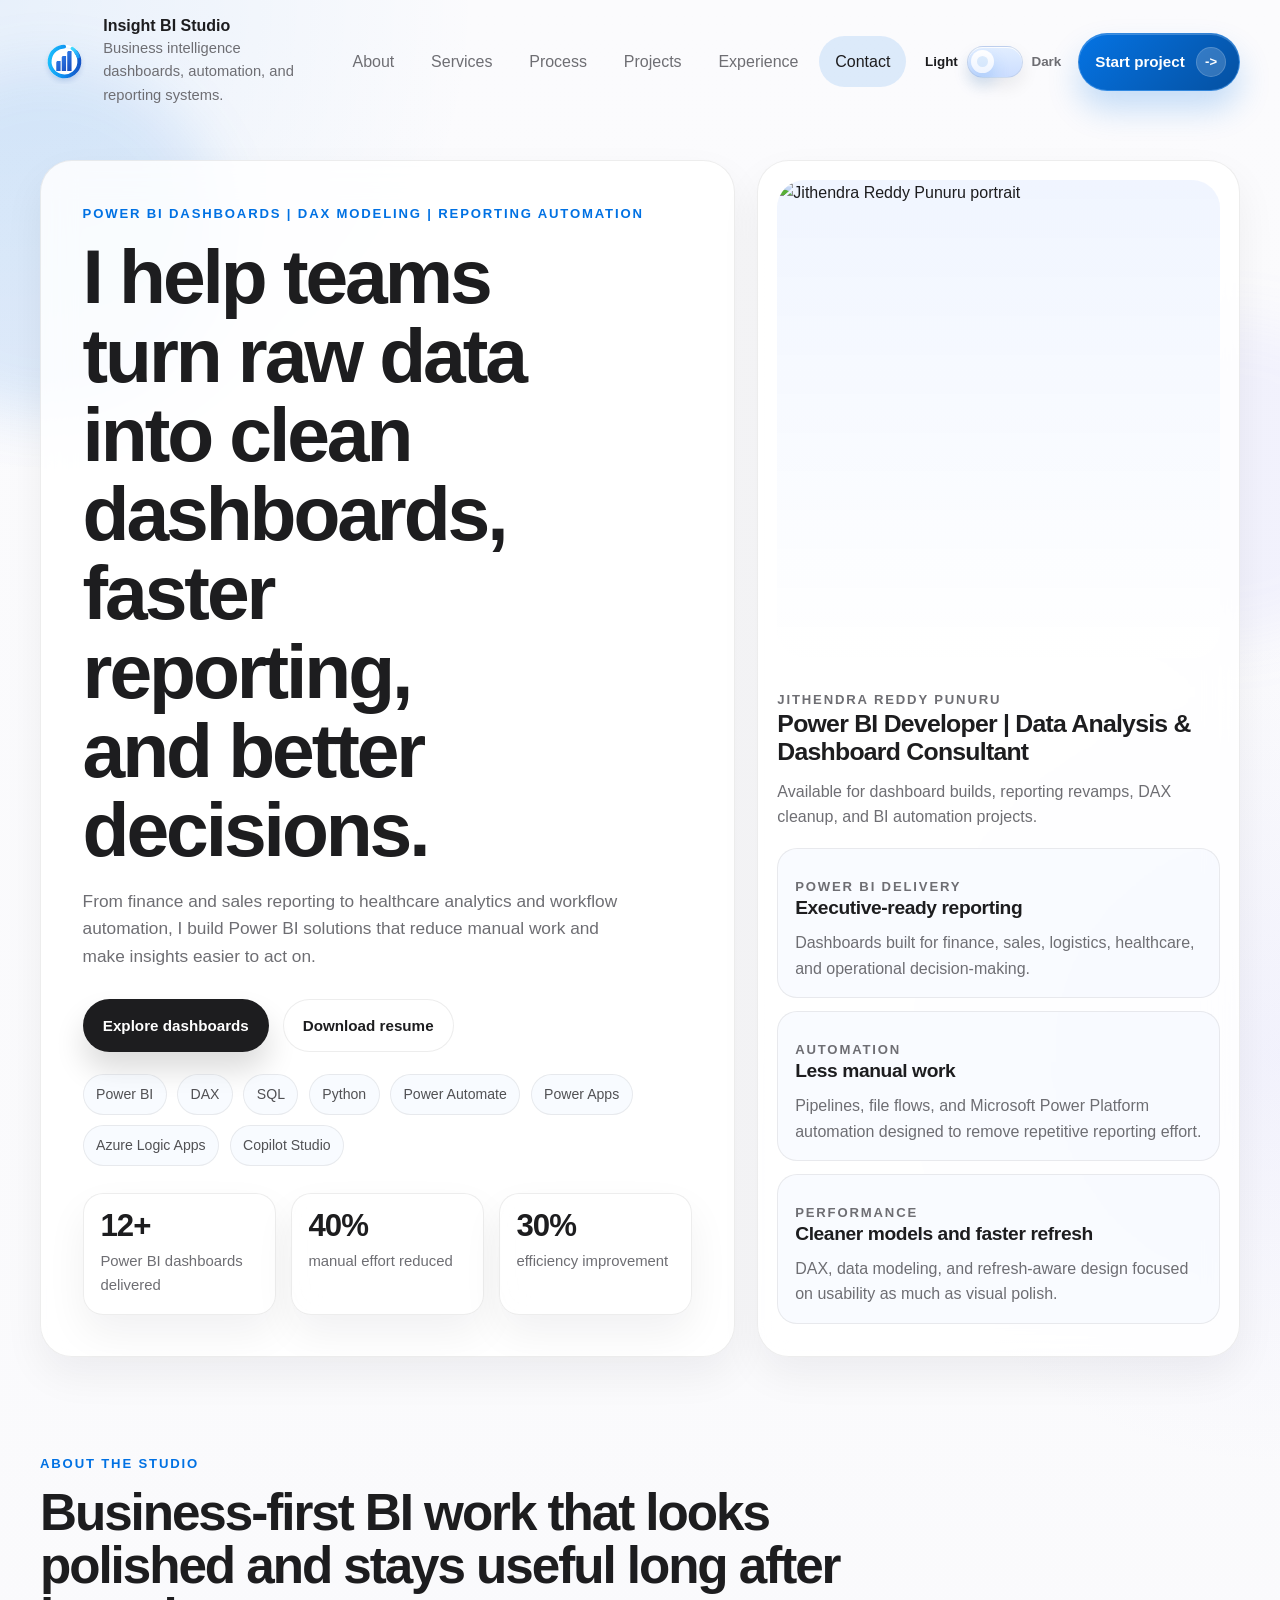
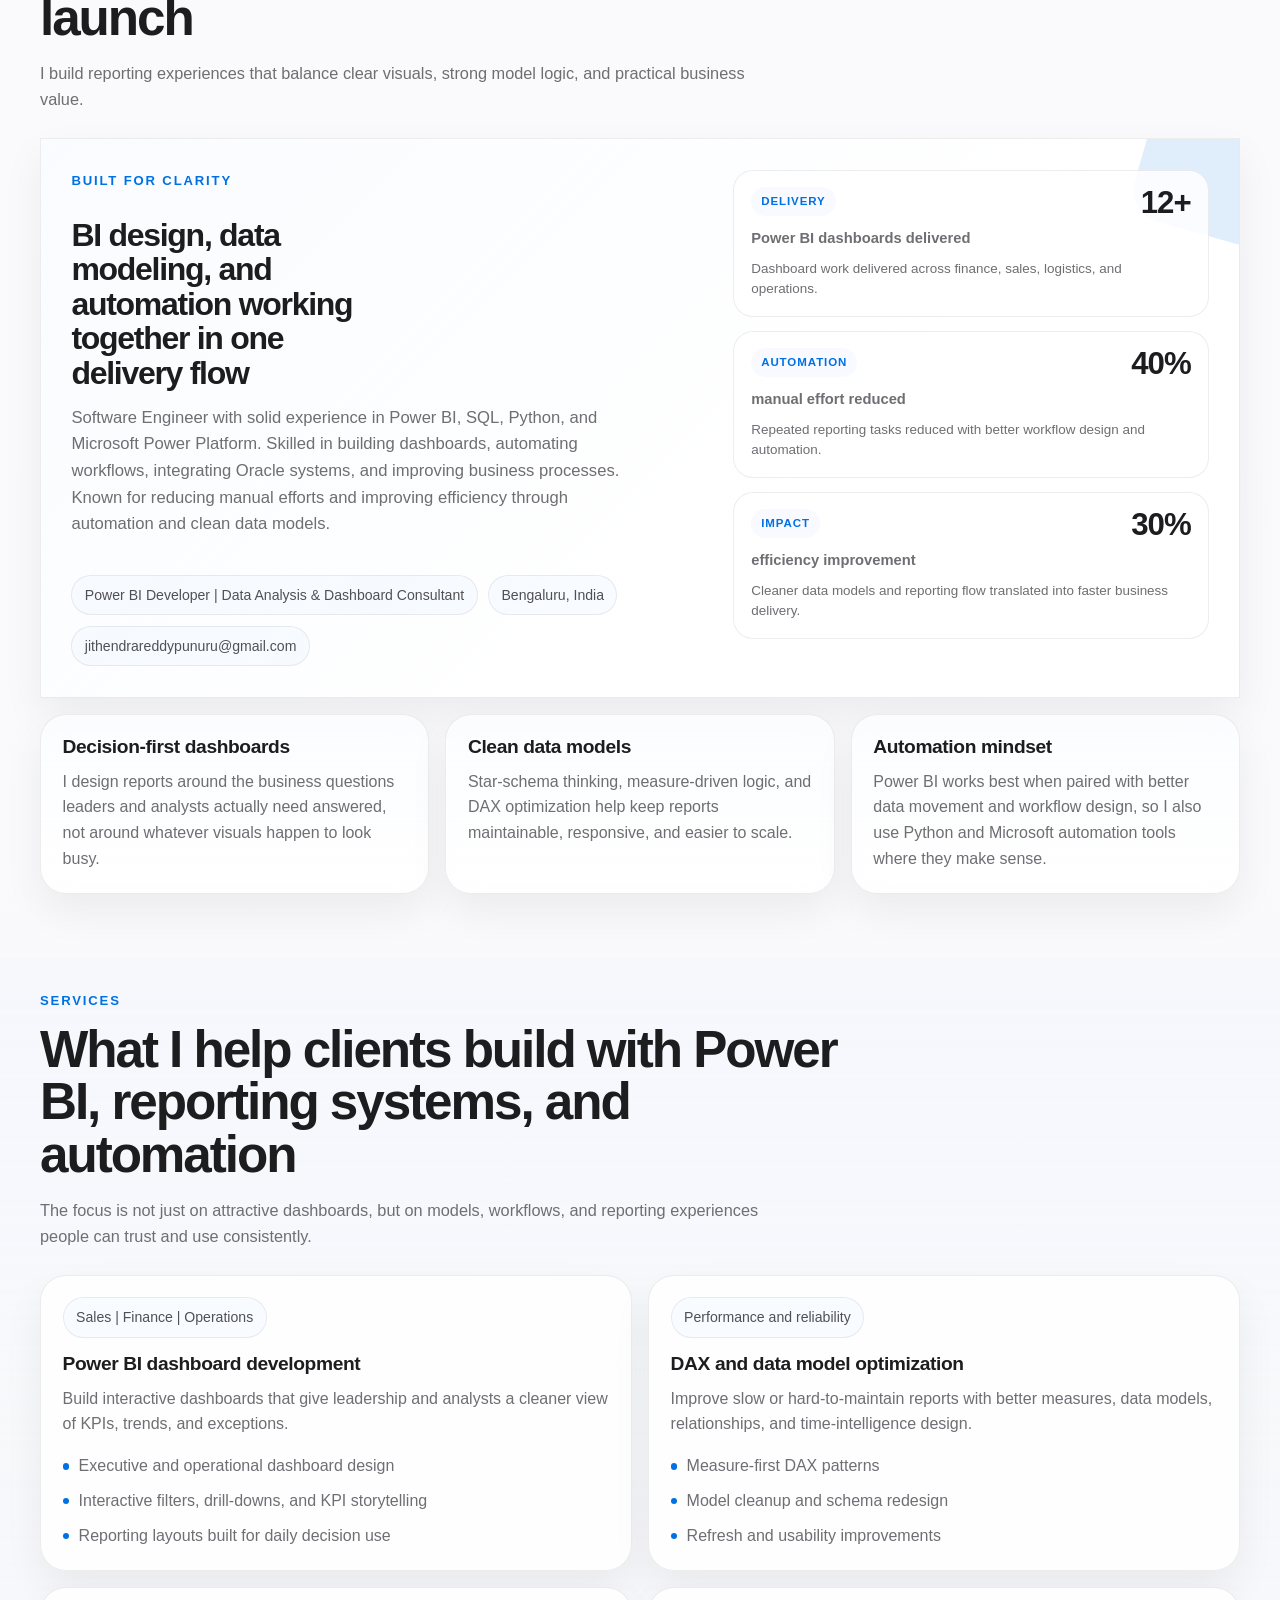
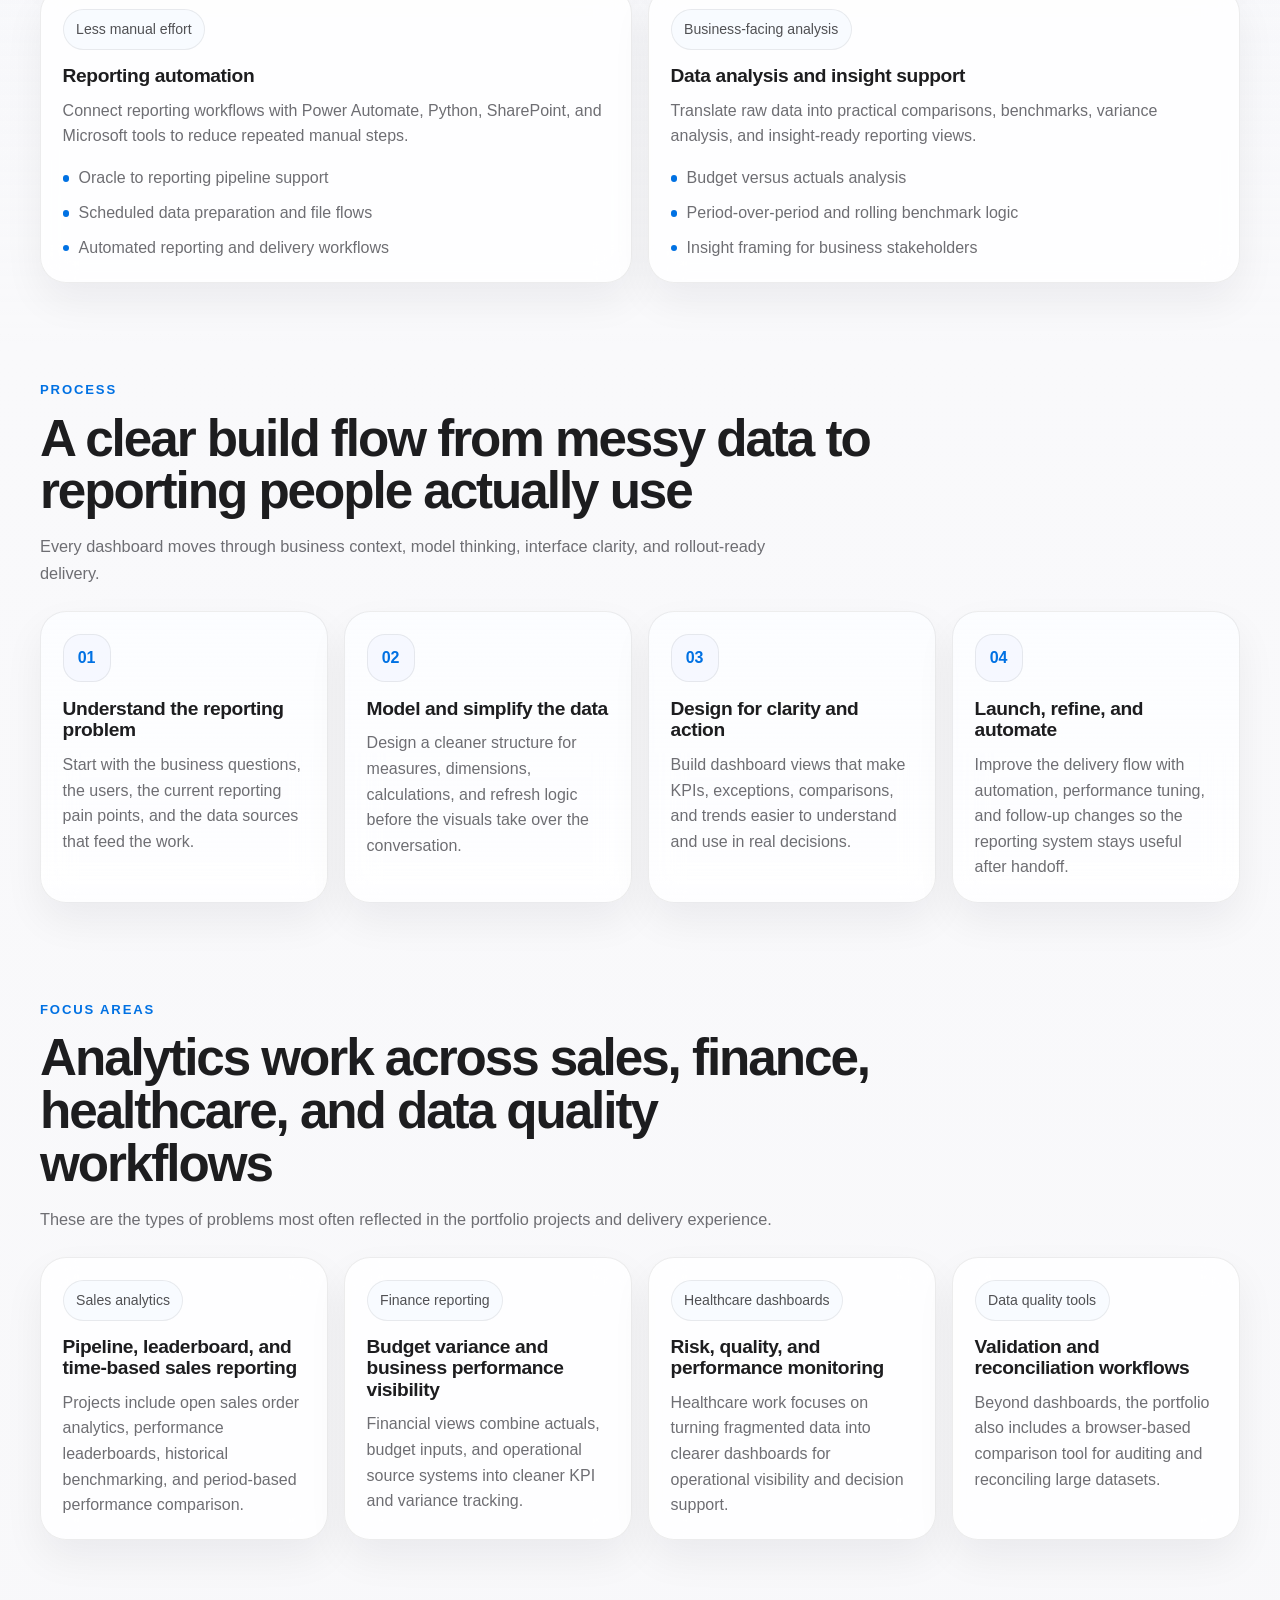
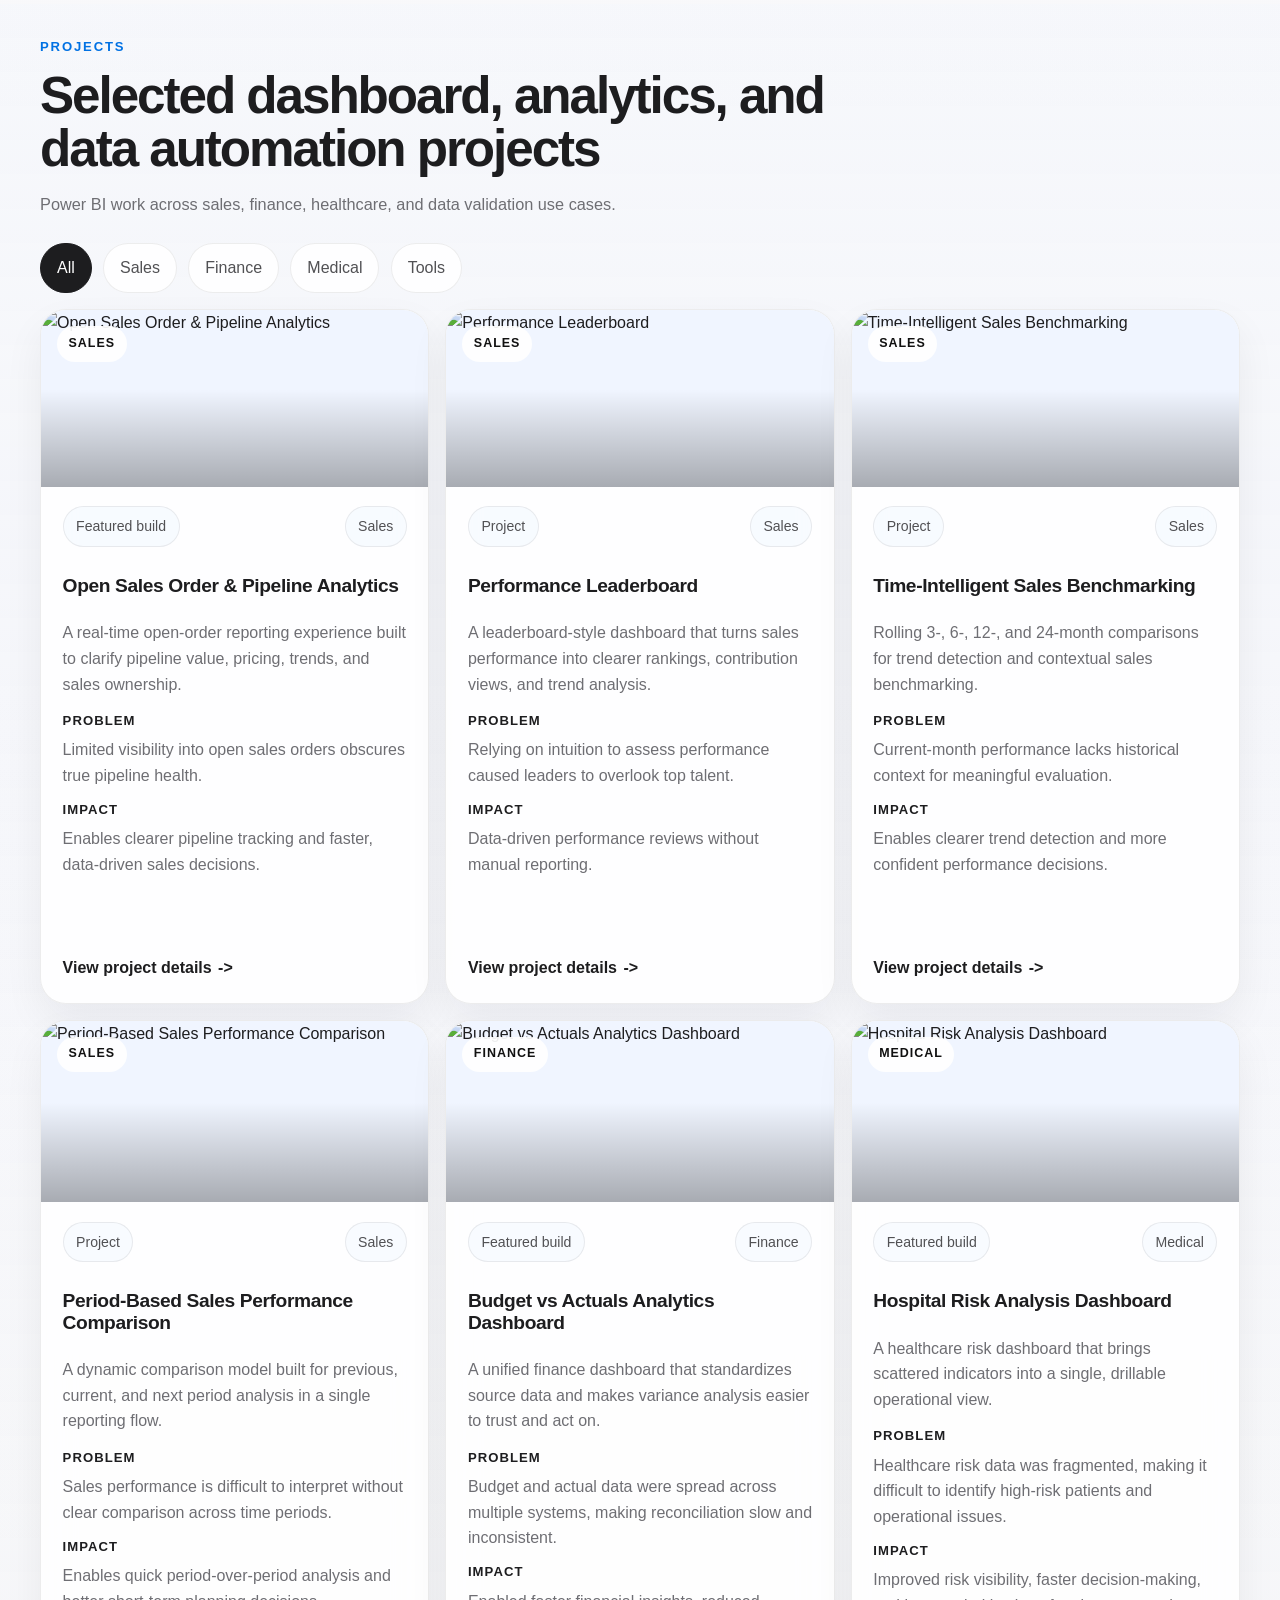
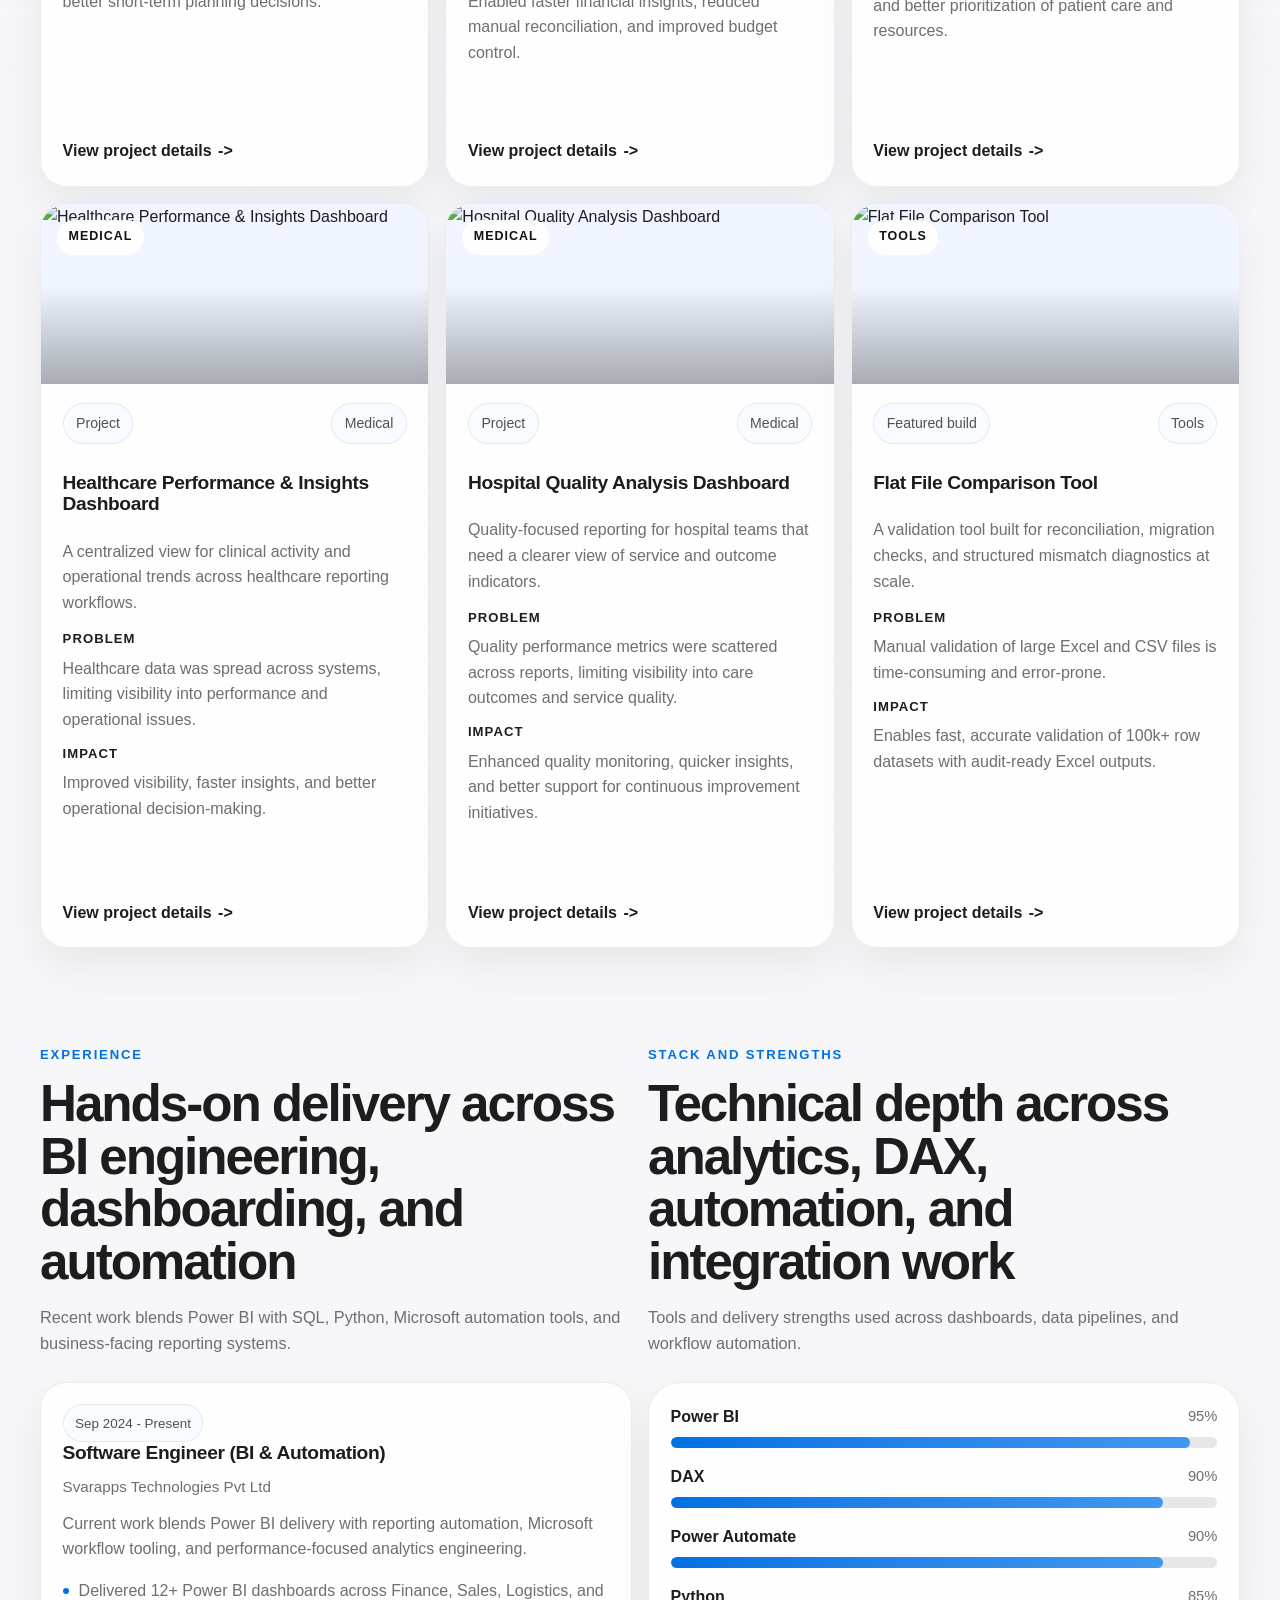
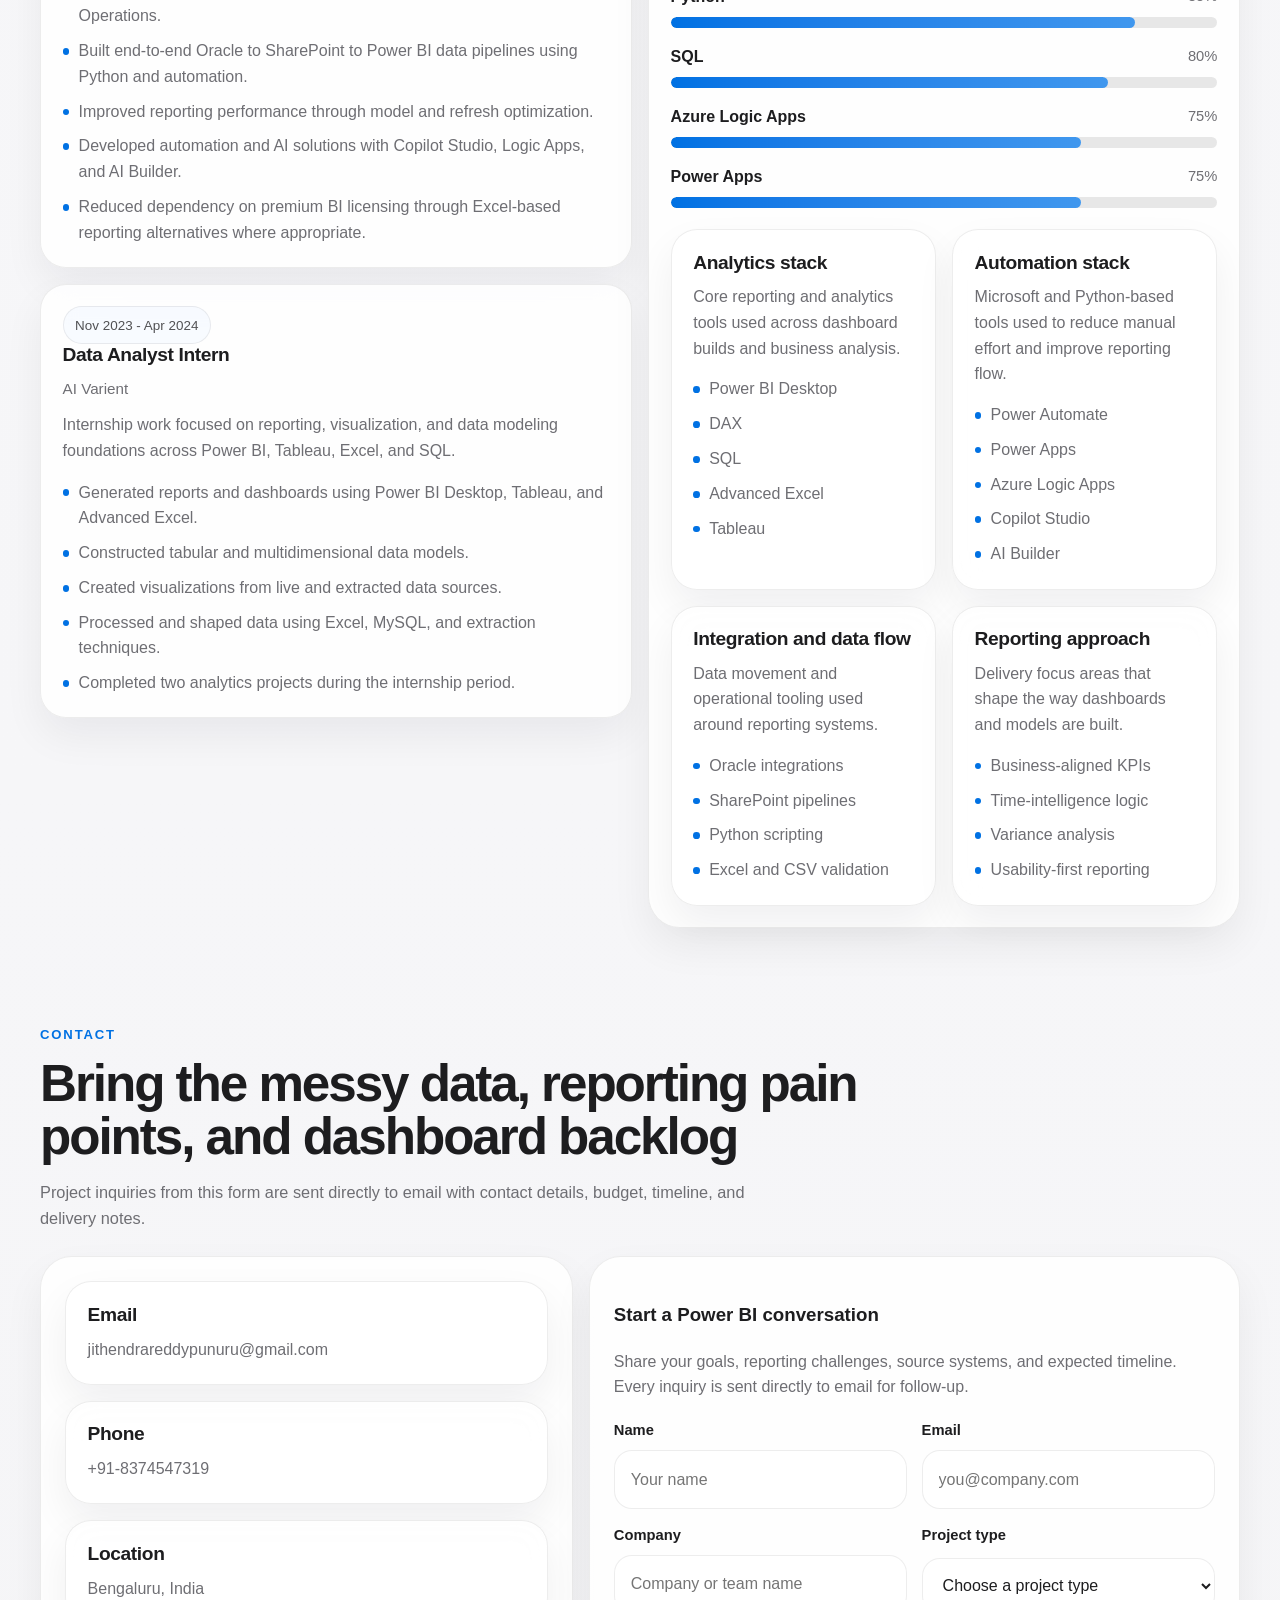
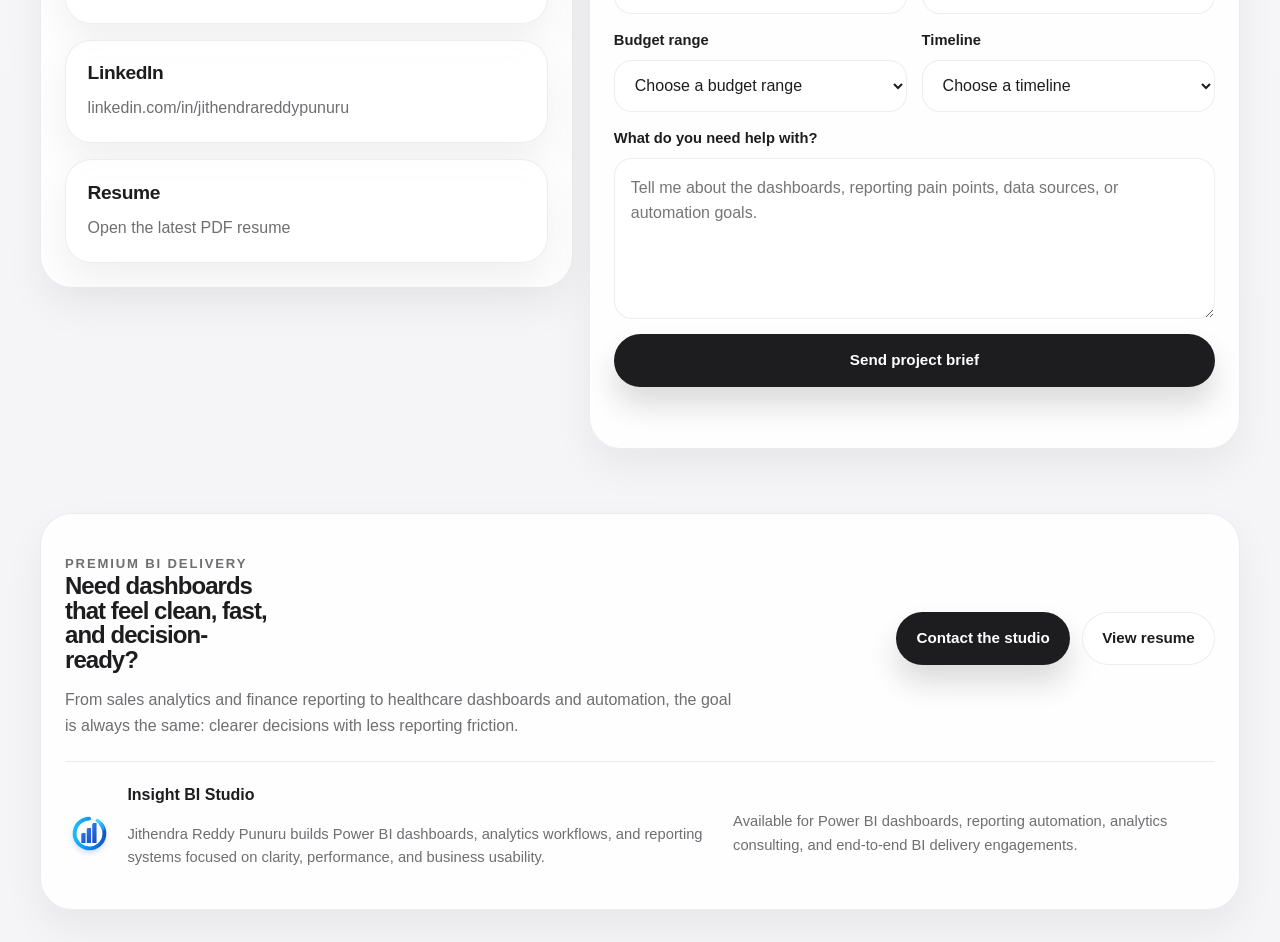
==== index.html @ bbf1f99b "Add files via upload" ====
<!DOCTYPE html>
<html lang="en" data-theme="light">
<head>
  <meta charset="UTF-8" />
  <meta name="viewport" content="width=device-width, initial-scale=1.0" />
  <title>Insight BI Studio</title>
  <meta
    name="description"
    content="Premium Power BI dashboards, data analysis, and reporting automation for modern teams."
  />
  <link rel="stylesheet" href="styles.css" />
  <script src="app.js" defer></script>
</head>
<body>
  <div class="page-glow page-glow-one" aria-hidden="true"></div>
  <div class="page-glow page-glow-two" aria-hidden="true"></div>

  <header class="site-header" id="site-header">
    <div class="container header-inner">
      <a class="brand" href="#top" aria-label="Go to top of page">
        <span class="brand-mark" id="brand-mark" aria-hidden="true"></span>
        <span class="brand-copy">
          <strong id="brand-name">Insight BI Studio</strong>
          <span id="brand-tagline">Business intelligence dashboards and reporting systems</span>
        </span>
      </a>

      <button
        class="nav-toggle"
        id="nav-toggle"
        type="button"
        aria-expanded="false"
        aria-controls="nav-panel"
        aria-label="Toggle navigation"
      >
        <span></span>
        <span></span>
      </button>

      <div class="nav-panel" id="nav-panel">
        <nav class="site-nav" aria-label="Primary navigation">
          <ul id="nav-links"></ul>
        </nav>

        <div class="header-actions">
          <button class="theme-toggle" id="theme-toggle" type="button" aria-label="Toggle color theme" aria-pressed="false">
            <span class="theme-text theme-text-light">Light</span>
            <span class="theme-switch" aria-hidden="true">
              <span class="theme-thumb"></span>
            </span>
            <span class="theme-text theme-text-dark">Dark</span>
          </button>
          <a class="button button-cta" id="header-cta" href="#contact">
            <span data-button-label>Start project</span>
            <span class="button-cta-arrow" aria-hidden="true"></span>
          </a>
        </div>
      </div>
    </div>
  </header>

  <main id="top">
    <section class="hero section-shell">
      <div class="container hero-grid">
        <div class="hero-copy reveal">
          <p class="section-eyebrow" id="hero-eyebrow"></p>
          <h1 id="hero-title"></h1>
          <p class="hero-description" id="hero-description"></p>

          <div class="hero-actions">
            <a class="button button-primary" id="hero-primary" href="#projects"></a>
            <a class="button button-secondary" id="hero-secondary" href="#contact"></a>
          </div>

          <div class="proof-strip" id="proof-strip"></div>
          <div class="hero-metrics" id="hero-metrics"></div>
        </div>

        <aside class="hero-spotlight reveal">
          <div class="portrait-frame">
            <img id="hero-image" alt="" />
          </div>

          <div class="spotlight-copy">
            <p class="card-kicker" id="hero-owner"></p>
            <h2 id="hero-owner-role"></h2>
            <p id="hero-availability"></p>
          </div>

          <div class="mini-grid" id="hero-mini-grid"></div>
        </aside>
      </div>
    </section>

    <section class="section-shell" id="about">
      <div class="container">
        <div class="section-heading reveal">
          <p class="section-eyebrow" id="about-eyebrow"></p>
          <h2 class="section-title" id="about-title"></h2>
          <p class="section-description" id="about-description"></p>
        </div>

        <div class="about-layout">
          <article class="about-story reveal">
            <div class="about-story-main">
              <p class="card-kicker" id="about-story-kicker"></p>
              <h3 class="about-story-title" id="about-story-title"></h3>
              <p class="about-lead" id="about-summary"></p>
              <div class="about-meta" id="about-meta"></div>
            </div>

            <div class="about-story-side">
              <div class="about-stats" id="about-stats"></div>
            </div>
          </article>

          <div class="about-grid" id="about-grid"></div>
        </div>
      </div>
    </section>

    <section class="section-shell section-tinted" id="services">
      <div class="container">
        <div class="section-heading reveal">
          <p class="section-eyebrow" id="services-eyebrow"></p>
          <h2 class="section-title" id="services-title"></h2>
          <p class="section-description" id="services-description"></p>
        </div>

        <div class="service-grid" id="services-grid"></div>
      </div>
    </section>

    <section class="section-shell" id="process">
      <div class="container">
        <div class="section-heading reveal">
          <p class="section-eyebrow" id="process-eyebrow"></p>
          <h2 class="section-title" id="process-title"></h2>
          <p class="section-description" id="process-description"></p>
        </div>

        <div class="process-grid" id="process-grid"></div>
      </div>
    </section>

    <section class="section-shell" id="focus-areas">
      <div class="container">
        <div class="section-heading reveal">
          <p class="section-eyebrow" id="focus-eyebrow"></p>
          <h2 class="section-title" id="focus-title"></h2>
          <p class="section-description" id="focus-description"></p>
        </div>

        <div class="domain-grid" id="domain-grid"></div>
      </div>
    </section>

    <section class="section-shell section-tinted" id="projects">
      <div class="container">
        <div class="section-heading reveal">
          <p class="section-eyebrow" id="projects-eyebrow"></p>
          <h2 class="section-title" id="projects-title"></h2>
          <p class="section-description" id="projects-description"></p>
        </div>

        <div class="project-toolbar reveal">
          <div class="filter-chips" id="project-filters"></div>
        </div>

        <div class="project-grid" id="project-grid"></div>
      </div>
    </section>

    <section class="section-shell" id="experience">
      <div class="container split-layout">
        <div class="split-column">
          <div class="section-heading reveal">
            <p class="section-eyebrow" id="experience-eyebrow"></p>
            <h2 class="section-title" id="experience-title"></h2>
            <p class="section-description" id="experience-description"></p>
          </div>

          <div class="timeline" id="experience-list"></div>
        </div>

        <div class="split-column" id="skills">
          <div class="section-heading reveal">
            <p class="section-eyebrow" id="skills-eyebrow"></p>
            <h2 class="section-title" id="skills-title"></h2>
            <p class="section-description" id="skills-description"></p>
          </div>

          <div class="skills-panel reveal">
            <div class="skill-list" id="skill-list"></div>
            <div class="tool-grid" id="tool-grid"></div>
          </div>
        </div>
      </div>
    </section>

    <section class="section-shell" id="contact">
      <div class="container">
        <div class="section-heading reveal">
          <p class="section-eyebrow" id="contact-eyebrow"></p>
          <h2 class="section-title" id="contact-title"></h2>
          <p class="section-description" id="contact-description"></p>
        </div>

        <div class="contact-layout">
          <aside class="contact-panel reveal">
            <div class="contact-methods" id="contact-methods"></div>
          </aside>

          <article class="contact-form-card reveal">
            <h3 id="contact-form-title">Start a conversation</h3>
            <p class="contact-note" id="contact-form-note"></p>

            <form class="contact-form" id="contact-form" novalidate>
              <div class="form-row">
                <label class="field">
                  <span>Name</span>
                  <input type="text" name="name" placeholder="Your name" required />
                </label>
                <label class="field">
                  <span>Email</span>
                  <input type="email" name="email" placeholder="you@company.com" required />
                </label>
              </div>

              <div class="form-row">
                <label class="field">
                  <span>Company</span>
                  <input type="text" name="company" placeholder="Company or team name" required />
                </label>
                <label class="field">
                  <span>Project type</span>
                  <select name="interest" id="interest-select" required></select>
                </label>
              </div>

              <div class="form-row">
                <label class="field">
                  <span>Budget range</span>
                  <select name="budget" id="budget-select" required></select>
                </label>
                <label class="field">
                  <span>Timeline</span>
                  <select name="timeline" id="timeline-select" required></select>
                </label>
              </div>

              <label class="field">
                <span>What do you need help with?</span>
                <textarea
                  name="message"
                  rows="5"
                  placeholder="Tell me about the dashboards, reporting pain points, data sources, or automation goals."
                  required
                ></textarea>
              </label>

              <label class="field field-honeypot" aria-hidden="true">
                <span>Leave this field empty</span>
                <input type="text" name="_honey" tabindex="-1" autocomplete="off" />
              </label>

              <input type="hidden" name="_subject" value="" />
              <input type="hidden" name="_template" value="" />
              <input type="hidden" name="_next" value="" />
              <input type="hidden" name="_url" value="" />
              <input type="hidden" name="_replyto" value="" />

              <button class="button button-primary button-wide" type="submit">Send project brief</button>
              <p class="form-status" id="form-status" aria-live="polite"></p>
            </form>
          </article>
        </div>
      </div>
    </section>
  </main>

  <footer class="site-footer">
    <div class="container">
      <div class="footer-shell reveal">
        <div class="footer-top">
          <div>
            <p class="section-eyebrow" id="footer-eyebrow"></p>
            <h2 id="footer-title"></h2>
            <p id="footer-description"></p>
          </div>

          <div class="footer-actions">
            <a class="button button-primary" id="footer-primary" href="#contact"></a>
            <a class="button button-secondary" id="footer-secondary" href="#projects"></a>
          </div>
        </div>

        <div class="footer-bottom">
          <div class="footer-branding">
            <span class="brand-mark footer-mark" id="footer-brand-mark" aria-hidden="true"></span>
            <div>
              <strong id="footer-brand-name">Insight BI Studio</strong>
              <p id="footer-note"></p>
            </div>
          </div>

          <p class="footer-legal" id="footer-legal"></p>
        </div>
      </div>
    </div>
  </footer>

  <div class="modal" id="project-modal" aria-hidden="true">
    <div class="modal-backdrop" data-close-modal></div>
    <div class="modal-dialog" role="dialog" aria-modal="true" aria-labelledby="modal-title">
      <button class="modal-close" id="modal-close" type="button" aria-label="Close project details">
        Close
      </button>

      <div class="modal-media" id="modal-media"></div>

      <p class="section-eyebrow" id="modal-category"></p>
      <h3 id="modal-title"></h3>
      <p class="modal-details" id="modal-details"></p>

      <div class="modal-meta-grid">
        <article class="modal-meta-card">
          <span>Problem</span>
          <p id="modal-problem"></p>
        </article>
        <article class="modal-meta-card">
          <span>Solution</span>
          <p id="modal-solution"></p>
        </article>
        <article class="modal-meta-card">
          <span>Impact</span>
          <p id="modal-impact"></p>
        </article>
      </div>

      <div class="modal-actions">
        <a class="button button-secondary" id="modal-preview-link" href="#" target="_blank" rel="noopener">
          Open project media
        </a>
      </div>
    </div>
  </div>
</body>
</html>
---- styles.css ----
:root {
  color-scheme: light;
  --bg: #f5f5f7;
  --bg-elevated: #ffffff;
  --bg-muted: #fbfbfd;
  --surface: rgba(255, 255, 255, 0.88);
  --surface-strong: #ffffff;
  --surface-tint: #f0f5ff;
  --ink: #1d1d1f;
  --muted: #6e6e73;
  --muted-strong: #515154;
  --line: rgba(29, 29, 31, 0.08);
  --line-strong: rgba(29, 29, 31, 0.14);
  --accent: #0071e3;
  --accent-soft: rgba(0, 113, 227, 0.12);
  --contrast-bg: #1d1d1f;
  --contrast-text: #ffffff;
  --shadow: 0 30px 80px rgba(15, 23, 42, 0.08);
  --shadow-soft: 0 18px 40px rgba(15, 23, 42, 0.06);
  --radius-xl: 32px;
  --radius-lg: 26px;
  --radius-md: 20px;
  --radius-sm: 16px;
  --container: 1200px;
  --transition: 220ms ease;
  --heading-font: "SF Pro Display", "Segoe UI Variable Display", "Segoe UI", sans-serif;
  --body-font: "SF Pro Text", "Segoe UI Variable Text", "Segoe UI", sans-serif;
}

html[data-theme="dark"] {
  color-scheme: dark;
  --bg: #0a0a0d;
  --bg-elevated: #111216;
  --bg-muted: #0f1014;
  --surface: rgba(18, 18, 24, 0.86);
  --surface-strong: #14151a;
  --surface-tint: #10192b;
  --ink: #f5f5f7;
  --muted: #a1a1aa;
  --muted-strong: #c5c5d0;
  --line: rgba(255, 255, 255, 0.08);
  --line-strong: rgba(255, 255, 255, 0.14);
  --accent: #2997ff;
  --accent-soft: rgba(41, 151, 255, 0.16);
  --contrast-bg: #f5f5f7;
  --contrast-text: #111216;
  --shadow: 0 30px 80px rgba(0, 0, 0, 0.36);
  --shadow-soft: 0 18px 40px rgba(0, 0, 0, 0.24);
}

* {
  box-sizing: border-box;
}

html {
  scroll-behavior: smooth;
}

body {
  margin: 0;
  min-height: 100vh;
  background:
    radial-gradient(circle at 0% 0%, rgba(0, 113, 227, 0.08), transparent 30rem),
    radial-gradient(circle at 100% 10%, rgba(140, 140, 255, 0.08), transparent 26rem),
    linear-gradient(180deg, var(--bg-muted) 0%, var(--bg) 100%);
  color: var(--ink);
  font-family: var(--body-font);
  line-height: 1.6;
  transition: background-color var(--transition), color var(--transition);
}

body.modal-open {
  overflow: hidden;
}

a {
  color: inherit;
  text-decoration: none;
}

button,
input,
select,
textarea {
  font: inherit;
}

button {
  cursor: pointer;
}

img,
video {
  display: block;
  max-width: 100%;
}

main section,
footer,
header {
  position: relative;
}

[id] {
  scroll-margin-top: 7rem;
}

.page-glow {
  position: fixed;
  z-index: -1;
  pointer-events: none;
  filter: blur(28px);
}

.page-glow-one {
  top: 4rem;
  left: -8rem;
  width: 22rem;
  height: 22rem;
  border-radius: 50%;
  background: rgba(0, 113, 227, 0.1);
}

.page-glow-two {
  right: -7rem;
  top: 20rem;
  width: 20rem;
  height: 20rem;
  border-radius: 50%;
  background: rgba(140, 140, 255, 0.08);
}

.container {
  width: min(calc(100% - 2rem), var(--container));
  margin: 0 auto;
}

.site-header {
  position: sticky;
  top: 0;
  z-index: 40;
  padding: 1rem 0;
  transition: background-color var(--transition), box-shadow var(--transition), border-color var(--transition);
}

.site-header.is-scrolled {
  background: color-mix(in srgb, var(--bg) 82%, transparent);
  backdrop-filter: blur(18px);
  box-shadow: 0 12px 30px rgba(15, 23, 42, 0.06);
  border-bottom: 1px solid var(--line);
}

.header-inner {
  display: flex;
  align-items: center;
  justify-content: space-between;
  gap: 1rem;
}

.brand {
  display: inline-flex;
  align-items: center;
  gap: 0.9rem;
  min-width: 0;
}

.brand-mark {
  display: grid;
  place-items: center;
  position: relative;
  width: 3.05rem;
  height: 3.05rem;
  flex: 0 0 auto;
  border-radius: 50%;
  overflow: visible;
  border: 0;
  background-color: transparent;
  background-image: url("assets/insight-mark.svg");
  background-position: center;
  background-repeat: no-repeat;
  background-size: 96% 96%;
}

.brand-copy {
  display: flex;
  flex-direction: column;
  gap: 0.1rem;
  min-width: 0;
}

.brand-copy strong,
#footer-brand-name {
  font-family: var(--heading-font);
  font-size: 1rem;
  line-height: 1.2;
}

.brand-copy span,
#footer-note,
.footer-legal {
  color: var(--muted);
  font-size: 0.92rem;
}

.nav-panel {
  display: flex;
  align-items: center;
  gap: 1.1rem;
}

.site-nav ul {
  display: flex;
  align-items: center;
  gap: 0.3rem;
  margin: 0;
  padding: 0;
  list-style: none;
}

.nav-link {
  display: inline-flex;
  align-items: center;
  padding: 0.78rem 1rem;
  border-radius: 999px;
  color: var(--muted);
  transition: background-color var(--transition), color var(--transition);
}

.nav-link:hover,
.nav-link.is-active {
  background: var(--accent-soft);
  color: var(--ink);
}

.header-actions {
  display: flex;
  align-items: center;
  gap: 1rem;
  flex: 0 0 auto;
}

.theme-toggle,
.button {
  display: inline-flex;
  align-items: center;
  justify-content: center;
  gap: 0.6rem;
  min-height: 3rem;
  padding: 0.82rem 1.2rem;
  border-radius: 999px;
  border: 1px solid transparent;
  font-family: var(--heading-font);
  font-size: 0.95rem;
  font-weight: 600;
  transition: transform var(--transition), background-color var(--transition), color var(--transition), border-color var(--transition), box-shadow var(--transition);
}

.theme-toggle:hover,
.button:hover {
  transform: translateY(-1px);
}

.theme-toggle {
  gap: 0.55rem;
  min-height: auto;
  padding: 0;
  background: transparent;
  color: var(--ink);
  border-color: transparent;
  box-shadow: none;
}

.theme-toggle:hover {
  transform: none;
}

.theme-text {
  color: var(--muted);
  font-size: 0.84rem;
  font-weight: 700;
  transition: color var(--transition);
}

.theme-toggle[data-mode="light"] .theme-text-light,
.theme-toggle[data-mode="dark"] .theme-text-dark {
  color: var(--ink);
}

.theme-switch {
  position: relative;
  display: inline-flex;
  align-items: center;
  width: 3.5rem;
  height: 2rem;
  padding: 0.2rem;
  border-radius: 999px;
  background:
    linear-gradient(180deg, rgba(224, 237, 255, 0.95), rgba(201, 220, 255, 0.95));
  border: 1px solid var(--line);
  box-shadow:
    inset 0 1px 0 rgba(255, 255, 255, 0.82),
    0 8px 18px rgba(15, 23, 42, 0.08);
}

.theme-toggle[data-mode="dark"] .theme-switch {
  background:
    linear-gradient(180deg, rgba(19, 32, 58, 0.94), rgba(11, 17, 32, 0.96));
}

.theme-thumb {
  position: relative;
  width: 1.45rem;
  height: 1.45rem;
  border-radius: 50%;
  background: linear-gradient(180deg, #ffffff, #eef4ff);
  box-shadow: 0 10px 18px rgba(0, 113, 227, 0.2);
  transition: transform var(--transition), background-color var(--transition);
}

.theme-thumb::before {
  content: "";
  position: absolute;
  inset: 0.38rem;
  border-radius: 50%;
  background: var(--accent-soft);
}

.theme-toggle[data-mode="dark"] .theme-thumb {
  transform: translateX(1.48rem);
  background: linear-gradient(180deg, #f5f5f7, #dfe7f6);
}

.button-cta {
  position: relative;
  flex: 0 0 auto;
  min-height: 3.25rem;
  gap: 0.72rem;
  padding-inline: 1rem 0.82rem;
  background:
    linear-gradient(135deg, color-mix(in srgb, var(--accent) 96%, #6eb5ff), color-mix(in srgb, var(--accent) 62%, #0d1b35)),
    linear-gradient(180deg, rgba(255, 255, 255, 0.16), transparent);
  color: #ffffff;
  border-color: color-mix(in srgb, var(--accent) 48%, rgba(255, 255, 255, 0.36));
  box-shadow:
    0 18px 32px rgba(0, 113, 227, 0.22),
    inset 0 1px 0 rgba(255, 255, 255, 0.22);
}

.button-cta [data-button-label] {
  white-space: nowrap;
}

.button-cta:hover {
  box-shadow:
    0 22px 36px rgba(0, 113, 227, 0.26),
    inset 0 1px 0 rgba(255, 255, 255, 0.24);
}

.button-cta-arrow {
  display: inline-flex;
  align-items: center;
  justify-content: center;
  width: 1.85rem;
  height: 1.85rem;
  border-radius: 999px;
  background: rgba(255, 255, 255, 0.18);
  border: 1px solid rgba(255, 255, 255, 0.16);
  transition: transform var(--transition), background-color var(--transition);
}

.button-cta-arrow::before {
  content: "->";
  font-size: 0.82rem;
  line-height: 1;
}

.button-cta:hover .button-cta-arrow {
  transform: translateX(2px);
}

.button-primary {
  background: var(--contrast-bg);
  color: var(--contrast-text);
  box-shadow: 0 18px 30px rgba(0, 0, 0, 0.14);
}

.button-secondary {
  background: color-mix(in srgb, var(--bg-elevated) 82%, transparent);
  color: var(--ink);
  border-color: var(--line);
}

.button-wide {
  width: 100%;
}

.nav-toggle {
  display: none;
  flex-direction: column;
  justify-content: space-between;
  width: 3rem;
  height: 3rem;
  padding: 0.9rem 0.78rem;
  border-radius: 16px;
  border: 1px solid var(--line);
  background: color-mix(in srgb, var(--bg-elevated) 86%, transparent);
}

.nav-toggle span {
  width: 100%;
  height: 2px;
  border-radius: 999px;
  background: var(--ink);
}

.section-shell {
  padding: 2rem 0 4rem;
}

.section-tinted {
  background:
    linear-gradient(180deg, color-mix(in srgb, var(--surface-tint) 30%, transparent), transparent),
    linear-gradient(180deg, transparent, transparent);
}

.hero {
  padding-top: 2.3rem;
}

.hero-grid {
  display: grid;
  grid-template-columns: minmax(0, 1.18fr) minmax(330px, 0.82fr);
  gap: 1.4rem;
  align-items: stretch;
}

.hero-copy,
.hero-spotlight,
.about-story,
.about-card,
.service-card,
.domain-card,
.project-card,
.timeline-card,
.skills-panel,
.process-card,
.contact-panel,
.contact-form-card,
.footer-shell,
.contact-method-card,
.tool-card,
.metric-card {
  background: color-mix(in srgb, var(--bg-elevated) 84%, transparent);
  border: 1px solid var(--line);
  box-shadow: var(--shadow-soft);
  backdrop-filter: blur(16px);
}

.hero-copy,
.hero-spotlight,
.contact-form-card,
.contact-panel,
.footer-shell {
  border-radius: var(--radius-xl);
}

.hero-copy {
  padding: 2.6rem;
}

.hero-spotlight {
  display: flex;
  flex-direction: column;
  gap: 1.15rem;
  padding: 1.2rem;
  overflow: hidden;
}

.section-eyebrow,
.card-kicker {
  margin: 0 0 0.8rem;
  color: var(--accent);
  font-family: var(--heading-font);
  font-size: 0.82rem;
  font-weight: 700;
  letter-spacing: 0.14em;
  text-transform: uppercase;
}

#hero-title,
.section-title,
#footer-title {
  margin: 0;
  font-family: var(--heading-font);
  line-height: 1.03;
  letter-spacing: -0.04em;
}

#hero-title {
  max-width: 11ch;
  font-size: clamp(3rem, 6vw, 5.5rem);
}

.section-title {
  font-size: clamp(2.2rem, 4vw, 3.8rem);
}

.hero-description,
.section-description,
.about-lead,
.modal-details,
.contact-note,
#footer-description {
  color: var(--muted);
}

.hero-description {
  max-width: 58ch;
  margin: 1.15rem 0 0;
  font-size: 1.08rem;
}

.hero-actions {
  display: flex;
  flex-wrap: wrap;
  gap: 0.85rem;
  margin-top: 1.8rem;
}

.proof-strip,
.about-meta {
  display: flex;
  flex-wrap: wrap;
  gap: 0.65rem;
  margin-top: 1.4rem;
}

.proof-chip,
.meta-chip,
.service-metric,
.project-chip,
.domain-label,
.tool-item {
  display: inline-flex;
  align-items: center;
  min-height: 2.2rem;
  padding: 0.5rem 0.78rem;
  border-radius: 999px;
  background: color-mix(in srgb, var(--surface-tint) 45%, transparent);
  color: var(--muted-strong);
  border: 1px solid var(--line);
  font-size: 0.88rem;
}

.hero-metrics {
  display: grid;
  grid-template-columns: repeat(3, minmax(0, 1fr));
  gap: 0.9rem;
  margin-top: 1.7rem;
}

.metric-card {
  padding: 1rem 1.05rem;
  border-radius: var(--radius-md);
}

.metric-value {
  display: block;
  font-family: var(--heading-font);
  font-size: 1.95rem;
  font-weight: 700;
  line-height: 1;
  letter-spacing: -0.03em;
}

.metric-label {
  display: block;
  margin-top: 0.55rem;
  color: var(--muted);
  font-size: 0.93rem;
}

.portrait-frame {
  position: relative;
  aspect-ratio: 1 / 1.08;
  overflow: hidden;
  border-radius: 28px;
  background: linear-gradient(180deg, var(--surface-tint), color-mix(in srgb, var(--bg-elevated) 70%, transparent));
}

.portrait-frame img {
  width: 100%;
  height: 100%;
  object-fit: cover;
  object-position: center top;
}

.spotlight-copy h2 {
  margin: 0;
  font-family: var(--heading-font);
  font-size: 1.55rem;
  line-height: 1.15;
  letter-spacing: -0.03em;
}

.spotlight-copy p {
  margin: 0.75rem 0 0;
  color: var(--muted);
}

.mini-grid {
  display: grid;
  gap: 0.8rem;
}

.mini-card {
  padding: 1rem 1.05rem;
  border-radius: var(--radius-md);
  background: color-mix(in srgb, var(--surface-tint) 40%, transparent);
  border: 1px solid var(--line);
}

.mini-card h3,
.about-card h3,
.service-card h3,
.domain-card h3,
.project-card h3,
.timeline-card h3,
.process-card h3,
.tool-card h3,
.contact-method-card h3 {
  margin: 0;
  font-family: var(--heading-font);
  font-size: 1.2rem;
  line-height: 1.12;
  letter-spacing: -0.02em;
}

.mini-card p,
.about-card p,
.service-card p,
.domain-card p,
.project-copy p,
.timeline-card p,
.process-card p,
.tool-card p,
.contact-method-card p {
  margin: 0.7rem 0 0;
  color: var(--muted);
}

.section-heading {
  max-width: 52rem;
  margin-bottom: 1.6rem;
}

.section-description {
  margin: 0.95rem 0 0;
  max-width: 46rem;
  font-size: 1.02rem;
}

.about-layout {
  display: grid;
  grid-template-columns: 1fr;
  gap: 1rem;
  align-items: start;
}

.about-story {
  position: relative;
  display: grid;
  grid-template-columns: minmax(0, 1.15fr) minmax(280px, 0.85fr);
  gap: 1.2rem;
  padding: 1.9rem;
  overflow: hidden;
  background:
    linear-gradient(135deg, color-mix(in srgb, var(--surface-tint) 36%, transparent), transparent 62%),
    color-mix(in srgb, var(--bg-elevated) 88%, transparent);
}

.about-story::after {
  content: "";
  position: absolute;
  right: -3rem;
  top: -3rem;
  width: 9rem;
  height: 9rem;
  border-radius: 2rem;
  transform: rotate(16deg);
  background: color-mix(in srgb, var(--accent) 12%, transparent);
}

.about-story-main,
.about-story-side {
  position: relative;
  z-index: 1;
}

.about-story-main {
  display: grid;
  align-content: start;
  gap: 0.9rem;
}

.about-story-side {
  display: flex;
  align-items: flex-start;
}

.about-story-title {
  margin: 0;
  max-width: 16ch;
  font-family: var(--heading-font);
  font-size: clamp(1.7rem, 2.5vw, 2.4rem);
  line-height: 1.08;
  letter-spacing: -0.04em;
}

.about-lead {
  margin: 0;
  font-size: 1.04rem;
  max-width: 62ch;
}

.about-stats {
  display: grid;
  grid-template-columns: 1fr;
  align-content: start;
  gap: 0.85rem;
  width: 100%;
  margin-top: 0;
}

.about-stat {
  display: grid;
  gap: 0.55rem;
  padding: 1rem 1.05rem 1.05rem;
  border-radius: 20px;
  background: color-mix(in srgb, var(--bg-elevated) 82%, transparent);
  border: 1px solid var(--line);
  box-shadow: inset 0 1px 0 rgba(255, 255, 255, 0.16);
}

.about-stat-head {
  display: flex;
  align-items: flex-start;
  justify-content: space-between;
  gap: 0.8rem;
}

.about-stat-kicker {
  display: inline-flex;
  align-items: center;
  min-height: 1.85rem;
  padding: 0.28rem 0.62rem;
  border-radius: 999px;
  background: color-mix(in srgb, var(--surface-tint) 46%, transparent);
  color: var(--accent);
  font-family: var(--heading-font);
  font-size: 0.72rem;
  font-weight: 700;
  letter-spacing: 0.08em;
  text-transform: uppercase;
}

.about-stat strong {
  display: block;
  font-family: var(--heading-font);
  font-size: 1.95rem;
  line-height: 1;
  letter-spacing: -0.03em;
  white-space: nowrap;
}

.about-stat-label {
  display: block;
  color: var(--muted);
  font-size: 0.92rem;
  font-weight: 600;
}

.about-stat-note {
  margin: 0;
  color: var(--muted);
  font-size: 0.84rem;
  line-height: 1.5;
}

.about-grid {
  display: grid;
  grid-template-columns: repeat(3, minmax(0, 1fr));
  gap: 1rem;
}

.about-card,
.service-card,
.domain-card,
.project-card,
.timeline-card,
.process-card,
.tool-card,
.contact-method-card {
  display: block;
  padding: 1.35rem;
  border-radius: var(--radius-lg);
}

.about-card {
  min-height: 100%;
  background:
    linear-gradient(180deg, color-mix(in srgb, var(--surface-tint) 22%, transparent), transparent),
    color-mix(in srgb, var(--bg-elevated) 86%, transparent);
}

.about-card:nth-child(1) {
  transform: none;
}

.about-card:nth-child(2) {
  transform: none;
}

.about-card:nth-child(3) {
  transform: none;
}

.service-grid {
  display: grid;
  grid-template-columns: repeat(2, minmax(0, 1fr));
  gap: 1rem;
}

.service-card,
.project-card,
.domain-card,
.tool-card,
.contact-method-card {
  transition: transform var(--transition), box-shadow var(--transition), border-color var(--transition);
}

.service-card:hover,
.project-card:hover,
.domain-card:hover,
.tool-card:hover,
.contact-method-card:hover {
  transform: translateY(-3px);
  box-shadow: var(--shadow);
  border-color: var(--line-strong);
}

.service-topline,
.project-topline {
  display: flex;
  align-items: center;
  justify-content: space-between;
  gap: 0.7rem;
  margin-bottom: 0.95rem;
}

.service-list,
.timeline-list,
.tool-list {
  display: grid;
  gap: 0.58rem;
  margin: 1rem 0 0;
  padding: 0;
  list-style: none;
}

.service-list li,
.timeline-list li,
.tool-list li {
  position: relative;
  padding-left: 1rem;
  color: var(--muted);
}

.service-list li::before,
.timeline-list li::before,
.tool-list li::before {
  content: "";
  position: absolute;
  left: 0;
  top: 0.62rem;
  width: 0.42rem;
  height: 0.42rem;
  border-radius: 50%;
  background: var(--accent);
}

.domain-grid {
  display: grid;
  grid-template-columns: repeat(4, minmax(0, 1fr));
  gap: 1rem;
}

.domain-label {
  width: fit-content;
  margin-bottom: 0.95rem;
}

.project-toolbar {
  margin-bottom: 1rem;
}

.filter-chips {
  display: flex;
  flex-wrap: wrap;
  gap: 0.7rem;
}

.filter-chip {
  min-height: 2.85rem;
  padding: 0.72rem 1rem;
  border-radius: 999px;
  border: 1px solid var(--line);
  background: color-mix(in srgb, var(--bg-elevated) 84%, transparent);
  color: var(--muted-strong);
  transition: background-color var(--transition), border-color var(--transition), color var(--transition);
}

.filter-chip.is-active,
.filter-chip:hover {
  background: var(--contrast-bg);
  border-color: var(--contrast-bg);
  color: var(--contrast-text);
}

.project-grid {
  display: grid;
  grid-template-columns: repeat(3, minmax(0, 1fr));
  gap: 1rem;
}

.project-card {
  display: flex;
  flex-direction: column;
  overflow: hidden;
}

.project-media {
  position: relative;
  margin: -1.35rem -1.35rem 1.2rem;
  aspect-ratio: 16 / 10;
  background: var(--surface-tint);
  overflow: hidden;
}

.project-media::after {
  content: "";
  position: absolute;
  inset: 0;
  background: linear-gradient(180deg, transparent 45%, rgba(0, 0, 0, 0.3));
}

.project-media img {
  width: 100%;
  height: 100%;
  object-fit: cover;
}

.project-badge {
  position: absolute;
  top: 1rem;
  left: 1rem;
  z-index: 1;
  padding: 0.48rem 0.72rem;
  border-radius: 999px;
  background: rgba(255, 255, 255, 0.92);
  color: #111;
  font-family: var(--heading-font);
  font-size: 0.78rem;
  font-weight: 700;
  letter-spacing: 0.08em;
  text-transform: uppercase;
}

html[data-theme="dark"] .project-badge {
  background: rgba(17, 18, 22, 0.9);
  color: #f5f5f7;
}

.project-copy {
  display: flex;
  flex-direction: column;
  gap: 0.8rem;
  height: 100%;
}

.project-brief {
  display: grid;
  gap: 0.65rem;
}

.brief-item span,
.modal-meta-card span {
  display: block;
  color: var(--ink);
  font-family: var(--heading-font);
  font-size: 0.82rem;
  font-weight: 700;
  letter-spacing: 0.08em;
  text-transform: uppercase;
}

.brief-item p,
.modal-meta-card p {
  margin: 0.4rem 0 0;
  color: var(--muted);
}

.text-button {
  display: inline-flex;
  align-items: center;
  gap: 0.4rem;
  padding: 0;
  margin-top: auto;
  border: 0;
  background: transparent;
  color: var(--ink);
  font-family: var(--heading-font);
  font-weight: 700;
}

.text-button::after {
  content: "->";
  transition: transform var(--transition);
}

.text-button:hover::after {
  transform: translateX(3px);
}

.split-layout {
  display: grid;
  grid-template-columns: repeat(2, minmax(0, 1fr));
  gap: 1rem;
  align-items: start;
}

.timeline,
.contact-methods {
  display: grid;
  gap: 1rem;
}

.timeline-card {
  position: relative;
}

.timeline-date {
  display: inline-flex;
  width: fit-content;
  padding: 0.45rem 0.72rem;
  border-radius: 999px;
  background: color-mix(in srgb, var(--surface-tint) 45%, transparent);
  color: var(--muted-strong);
  border: 1px solid var(--line);
  font-size: 0.84rem;
}

.timeline-company {
  margin: 0.4rem 0 0;
  color: var(--muted);
  font-size: 0.95rem;
}

.timeline-summary {
  margin: 0.85rem 0 0;
}

.skills-panel {
  padding: 1.35rem;
  border-radius: var(--radius-xl);
}

.skill-list {
  display: grid;
  gap: 1rem;
}

.skill-row {
  display: grid;
  gap: 0.45rem;
}

.skill-head {
  display: flex;
  align-items: center;
  justify-content: space-between;
  gap: 1rem;
}

.skill-head strong {
  font-family: var(--heading-font);
  font-size: 1rem;
}

.skill-head span {
  color: var(--muted);
  font-size: 0.92rem;
}

.skill-track {
  position: relative;
  height: 0.7rem;
  border-radius: 999px;
  background: color-mix(in srgb, var(--ink) 10%, transparent);
  overflow: hidden;
}

.skill-fill {
  position: absolute;
  inset: 0 auto 0 0;
  border-radius: inherit;
  background: linear-gradient(90deg, var(--accent), color-mix(in srgb, var(--accent) 60%, #9fd0ff));
}

.tool-grid {
  display: grid;
  grid-template-columns: repeat(2, minmax(0, 1fr));
  gap: 1rem;
  margin-top: 1.3rem;
}

.tool-list {
  margin-top: 0.95rem;
}

.process-grid {
  display: grid;
  grid-template-columns: repeat(4, minmax(0, 1fr));
  gap: 1rem;
}

.process-card {
  min-height: 100%;
  background:
    linear-gradient(180deg, color-mix(in srgb, var(--surface-tint) 24%, transparent), transparent),
    color-mix(in srgb, var(--bg-elevated) 86%, transparent);
}

.process-step {
  display: inline-flex;
  align-items: center;
  justify-content: center;
  width: 3rem;
  height: 3rem;
  border-radius: 18px;
  background: color-mix(in srgb, var(--surface-tint) 55%, transparent);
  color: var(--accent);
  border: 1px solid var(--line);
  font-family: var(--heading-font);
  font-weight: 700;
}

.process-card h3 {
  margin-top: 1rem;
}

.contact-layout {
  display: grid;
  grid-template-columns: minmax(0, 0.9fr) minmax(0, 1.1fr);
  gap: 1rem;
  align-items: start;
}

.contact-panel,
.contact-form-card {
  padding: 1.5rem;
}

.contact-method-card p {
  word-break: break-word;
}

.contact-note {
  margin-top: 0.55rem;
}

.contact-form {
  display: grid;
  gap: 0.95rem;
  margin-top: 1.2rem;
}

.form-row {
  display: grid;
  grid-template-columns: repeat(2, minmax(0, 1fr));
  gap: 0.9rem;
}

.field {
  display: grid;
  gap: 0.45rem;
}

.field-honeypot {
  display: none;
}

.field span {
  font-family: var(--heading-font);
  font-size: 0.92rem;
  font-weight: 700;
}

.field input,
.field select,
.field textarea {
  width: 100%;
  padding: 0.98rem 1rem;
  border-radius: 18px;
  border: 1px solid var(--line);
  background: color-mix(in srgb, var(--bg-elevated) 92%, transparent);
  color: var(--ink);
  resize: vertical;
  transition: border-color var(--transition), box-shadow var(--transition), background-color var(--transition);
}

.field input:focus,
.field select:focus,
.field textarea:focus {
  outline: none;
  border-color: color-mix(in srgb, var(--accent) 60%, #ffffff);
  box-shadow: 0 0 0 4px rgba(0, 113, 227, 0.12);
}

.field input.is-invalid,
.field select.is-invalid,
.field textarea.is-invalid {
  border-color: rgba(191, 48, 48, 0.6);
  box-shadow: 0 0 0 4px rgba(191, 48, 48, 0.1);
}

.form-status {
  min-height: 1.4rem;
  margin: 0;
  color: var(--muted);
}

.form-status.is-success {
  color: #1c8b4a;
}

.form-status.is-error {
  color: #c13d3d;
}

.contact-form button:disabled {
  cursor: wait;
  opacity: 0.8;
  transform: none;
}

.site-footer {
  padding: 0 0 2rem;
}

.footer-shell {
  padding: 1.5rem;
}

.footer-top,
.footer-bottom {
  display: flex;
  align-items: center;
  justify-content: space-between;
  gap: 1rem;
}

.footer-top {
  padding-bottom: 1.4rem;
  border-bottom: 1px solid var(--line);
}

.footer-top h2 {
  max-width: 16ch;
}

.footer-top p {
  max-width: 42rem;
  margin: 0.9rem 0 0;
  color: var(--muted);
}

.footer-actions {
  display: flex;
  flex-wrap: wrap;
  gap: 0.75rem;
}

.footer-bottom {
  padding-top: 1.3rem;
}

.footer-branding {
  display: flex;
  align-items: center;
  gap: 0.85rem;
}

.footer-mark {
  flex: 0 0 auto;
}

.modal {
  position: fixed;
  inset: 0;
  z-index: 50;
  display: grid;
  place-items: center;
  padding: 1rem;
  opacity: 0;
  visibility: hidden;
  transition: opacity var(--transition), visibility var(--transition);
}

.modal.is-open {
  opacity: 1;
  visibility: visible;
}

.modal-backdrop {
  position: absolute;
  inset: 0;
  background: rgba(0, 0, 0, 0.48);
  backdrop-filter: blur(12px);
}

.modal-dialog {
  position: relative;
  width: min(64rem, 100%);
  max-height: calc(100vh - 2rem);
  overflow: auto;
  padding: 1.35rem;
  border-radius: 30px;
  border: 1px solid var(--line);
  background: color-mix(in srgb, var(--bg-elevated) 92%, transparent);
  box-shadow: var(--shadow);
}

.modal-close {
  position: sticky;
  top: 0;
  z-index: 2;
  margin-left: auto;
  display: inline-flex;
  min-height: 2.75rem;
  padding: 0.6rem 1rem;
  border-radius: 999px;
  border: 1px solid var(--line);
  background: color-mix(in srgb, var(--bg-elevated) 92%, transparent);
  color: var(--ink);
}

.modal-media {
  overflow: hidden;
  margin: 0.5rem 0 1.35rem;
  border-radius: 24px;
  background: var(--surface-tint);
}

.modal-media img,
.modal-media video {
  width: 100%;
  max-height: 30rem;
  object-fit: cover;
}

.modal-details {
  margin: 0.8rem 0 0;
  white-space: pre-line;
}

.modal-meta-grid {
  display: grid;
  grid-template-columns: repeat(3, minmax(0, 1fr));
  gap: 0.9rem;
  margin-top: 1.2rem;
}

.modal-meta-card {
  padding: 1rem;
  border-radius: 22px;
  border: 1px solid var(--line);
  background: color-mix(in srgb, var(--surface-tint) 34%, transparent);
}

.modal-actions {
  display: flex;
  justify-content: flex-start;
  margin-top: 1.2rem;
}

.load-error,
.empty-state {
  padding: 1.1rem 1.2rem;
  border-radius: 22px;
  border: 1px dashed var(--line-strong);
  background: color-mix(in srgb, var(--bg-elevated) 84%, transparent);
  color: var(--muted);
}

.load-error code {
  font-size: 0.95em;
}

.reveal {
  opacity: 0;
  transform: translateY(20px);
  transition: opacity 520ms ease, transform 520ms ease;
}

.reveal.is-visible {
  opacity: 1;
  transform: translateY(0);
}

@media (max-width: 1120px) {
  .hero-grid,
  .contact-layout,
  .split-layout {
    grid-template-columns: 1fr;
  }

  .about-story {
    grid-template-columns: 1fr;
  }

  .about-grid,
  .domain-grid,
  .project-grid,
  .process-grid {
    grid-template-columns: repeat(2, minmax(0, 1fr));
  }

  .about-stats {
    grid-template-columns: repeat(3, minmax(0, 1fr));
  }

  .tool-grid {
    grid-template-columns: 1fr;
  }
}

@media (max-width: 900px) {
  .nav-toggle {
    display: inline-flex;
  }

  .nav-panel {
    position: absolute;
    top: calc(100% + 0.6rem);
    left: 1rem;
    right: 1rem;
    flex-direction: column;
    align-items: stretch;
    padding: 1rem;
    border-radius: 24px;
    border: 1px solid var(--line);
    background: color-mix(in srgb, var(--bg-elevated) 94%, transparent);
    box-shadow: var(--shadow);
    opacity: 0;
    visibility: hidden;
    transform: translateY(-8px);
    transition: opacity var(--transition), visibility var(--transition), transform var(--transition);
  }

  .nav-panel.is-open {
    opacity: 1;
    visibility: visible;
    transform: translateY(0);
  }

  .site-nav ul,
  .header-actions {
    flex-direction: column;
    align-items: stretch;
  }

  .nav-link,
  .theme-toggle,
  .header-actions .button {
    justify-content: center;
  }

  .theme-toggle {
    justify-content: center;
  }

  .hero-copy {
    padding: 2rem 1.35rem;
  }

  .hero-spotlight,
  .about-story,
  .skills-panel,
  .contact-panel,
  .contact-form-card,
  .footer-shell {
    padding: 1.25rem;
  }

  .hero-metrics,
  .service-grid,
  .form-row {
    grid-template-columns: 1fr;
  }

  .about-stats {
    grid-template-columns: repeat(3, minmax(0, 1fr));
  }
}

@media (max-width: 640px) {
  .container {
    width: min(calc(100% - 1.1rem), var(--container));
  }

  .section-shell {
    padding: 1.4rem 0 3rem;
  }

  #hero-title {
    max-width: none;
    font-size: 2.75rem;
  }

  .section-title {
    font-size: 2rem;
  }

  .about-grid,
  .domain-grid,
  .project-grid,
  .process-grid,
  .modal-meta-grid {
    grid-template-columns: 1fr;
  }

  .filter-chips {
    display: grid;
    grid-template-columns: repeat(2, minmax(0, 1fr));
  }

  .footer-top,
  .footer-bottom {
    flex-direction: column;
    align-items: flex-start;
  }
}
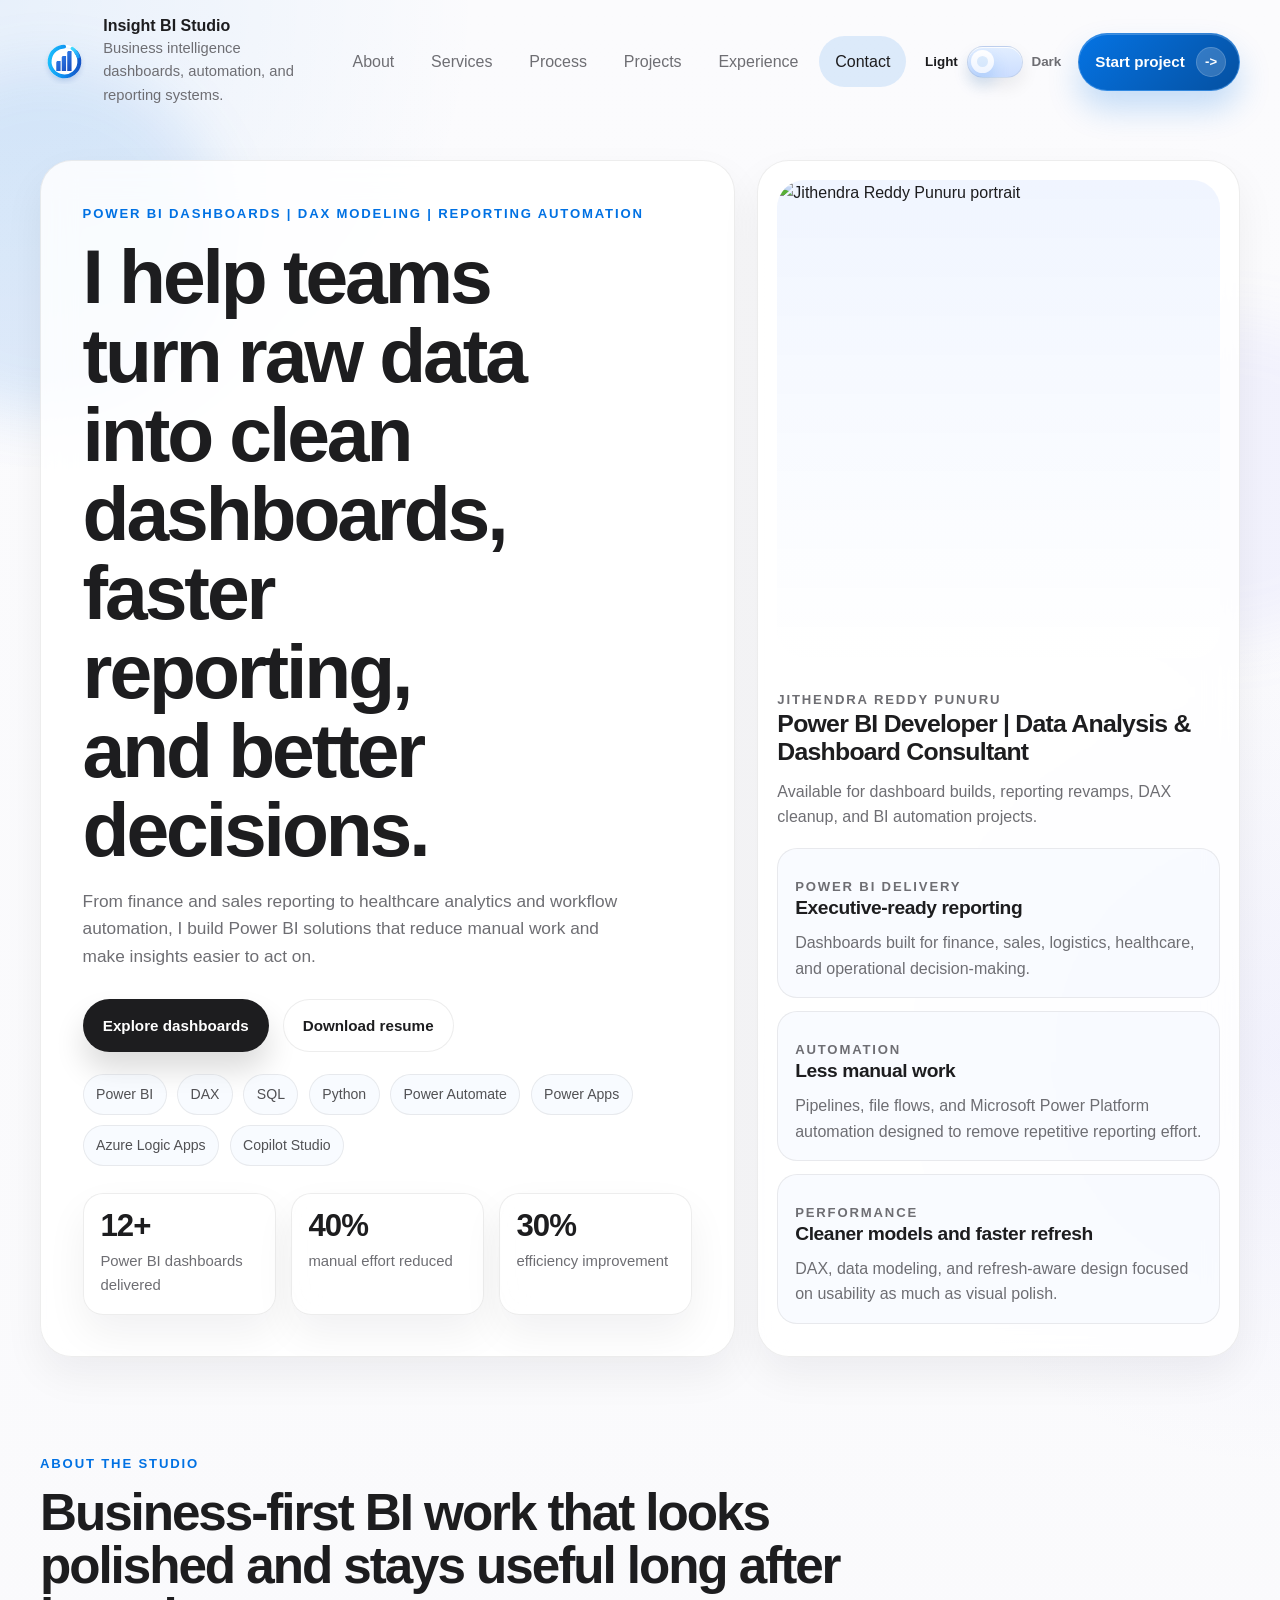
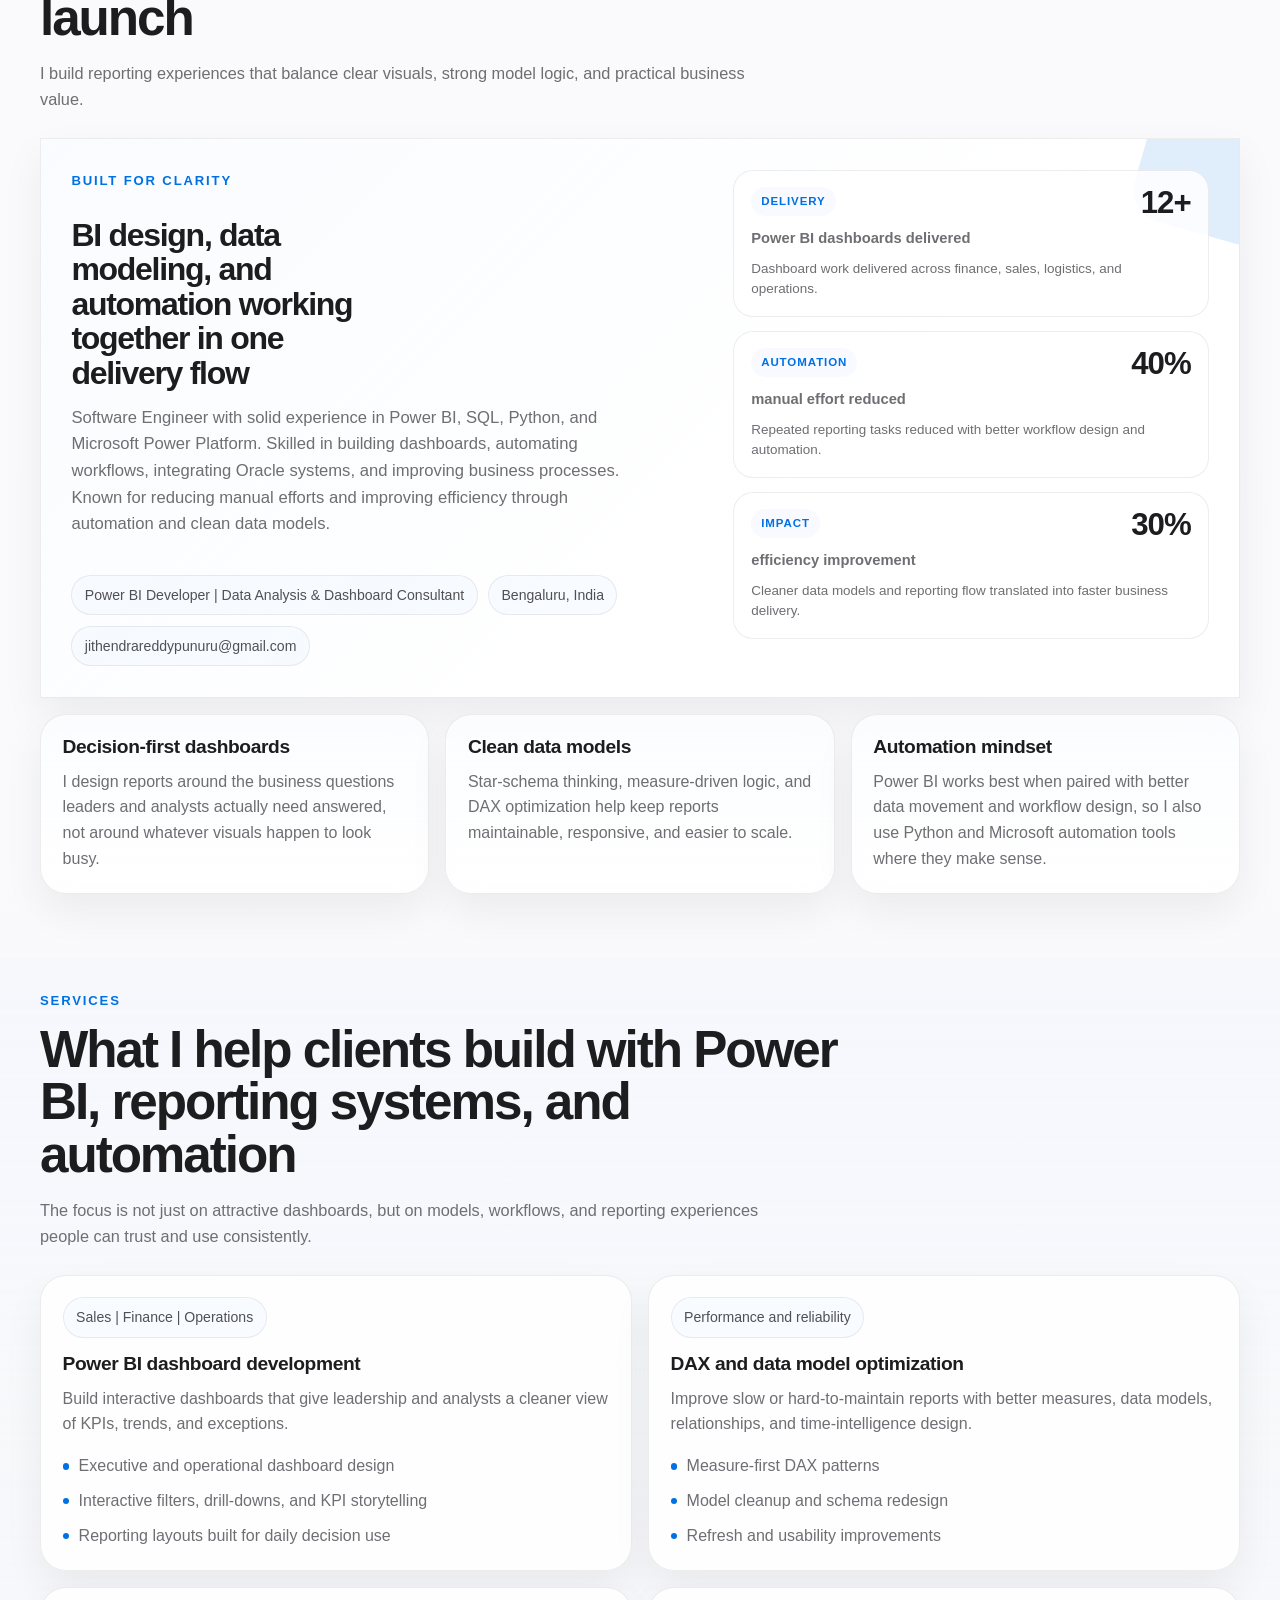
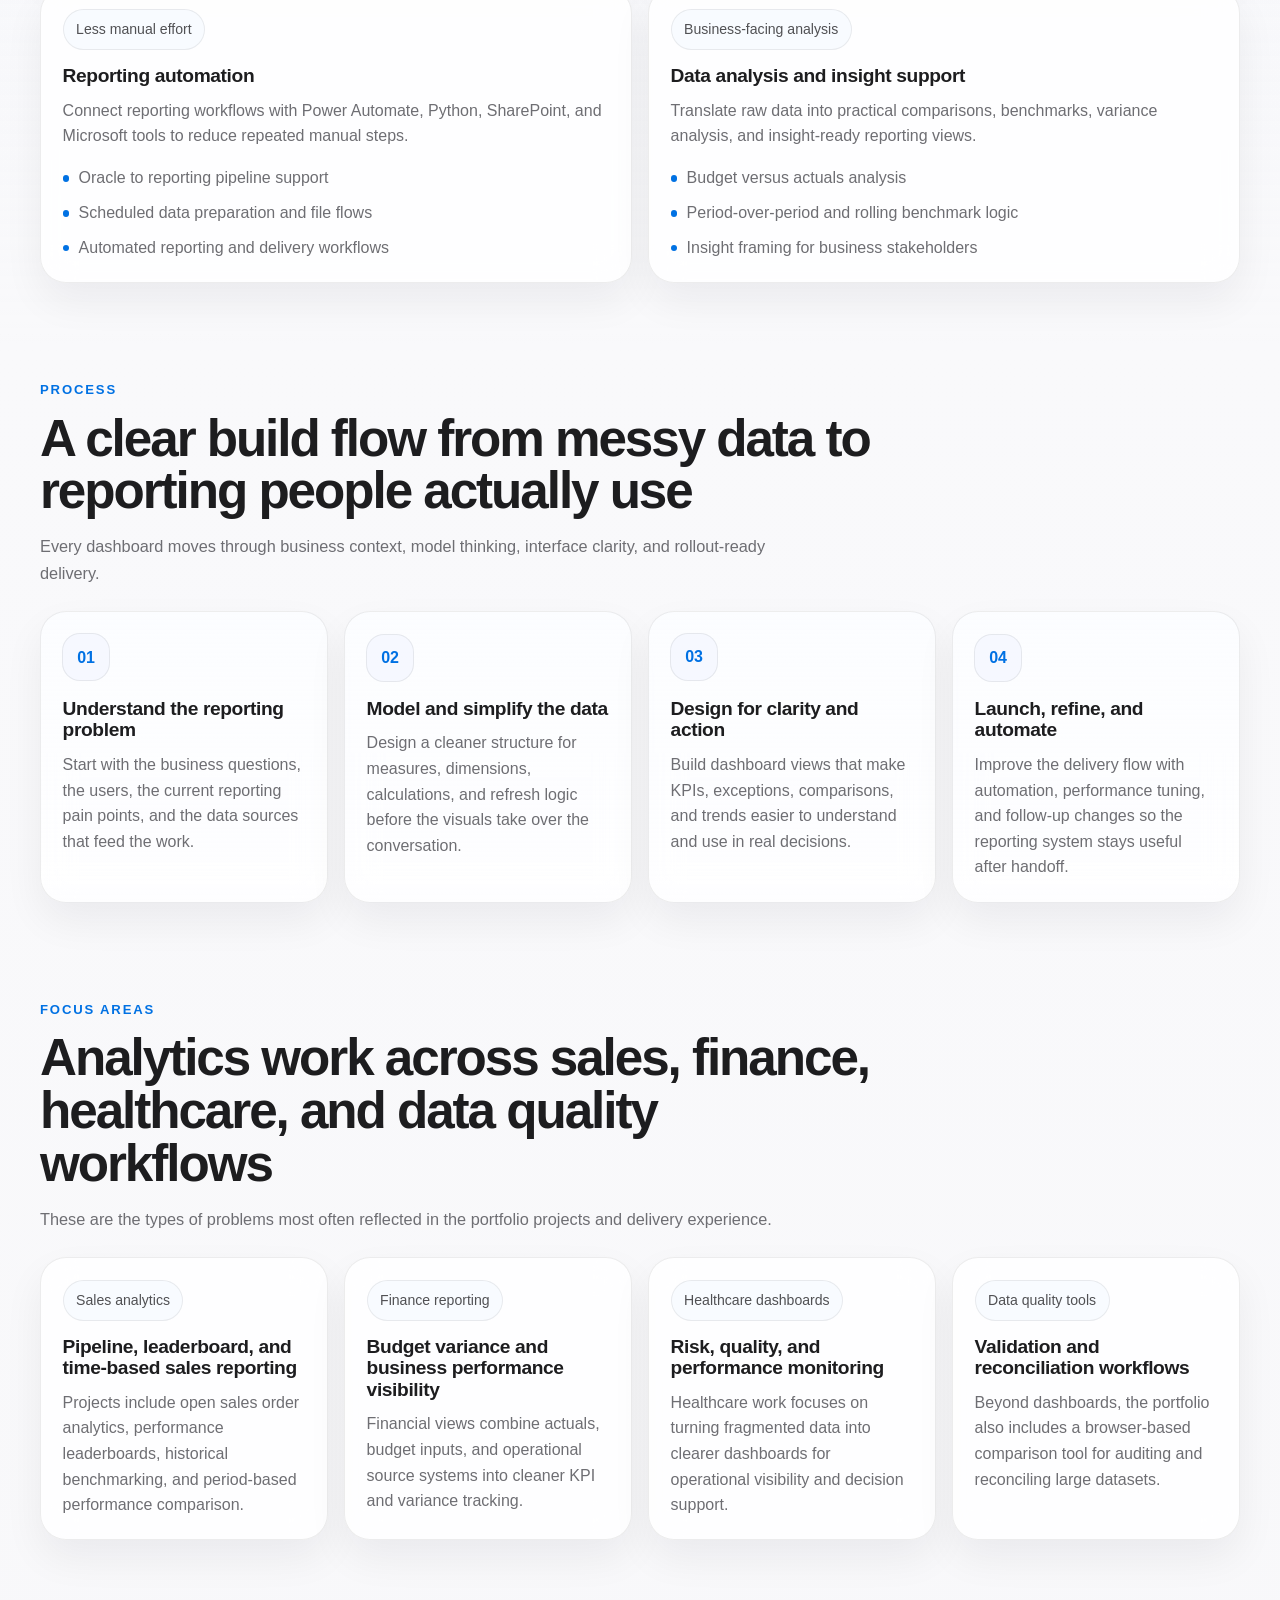
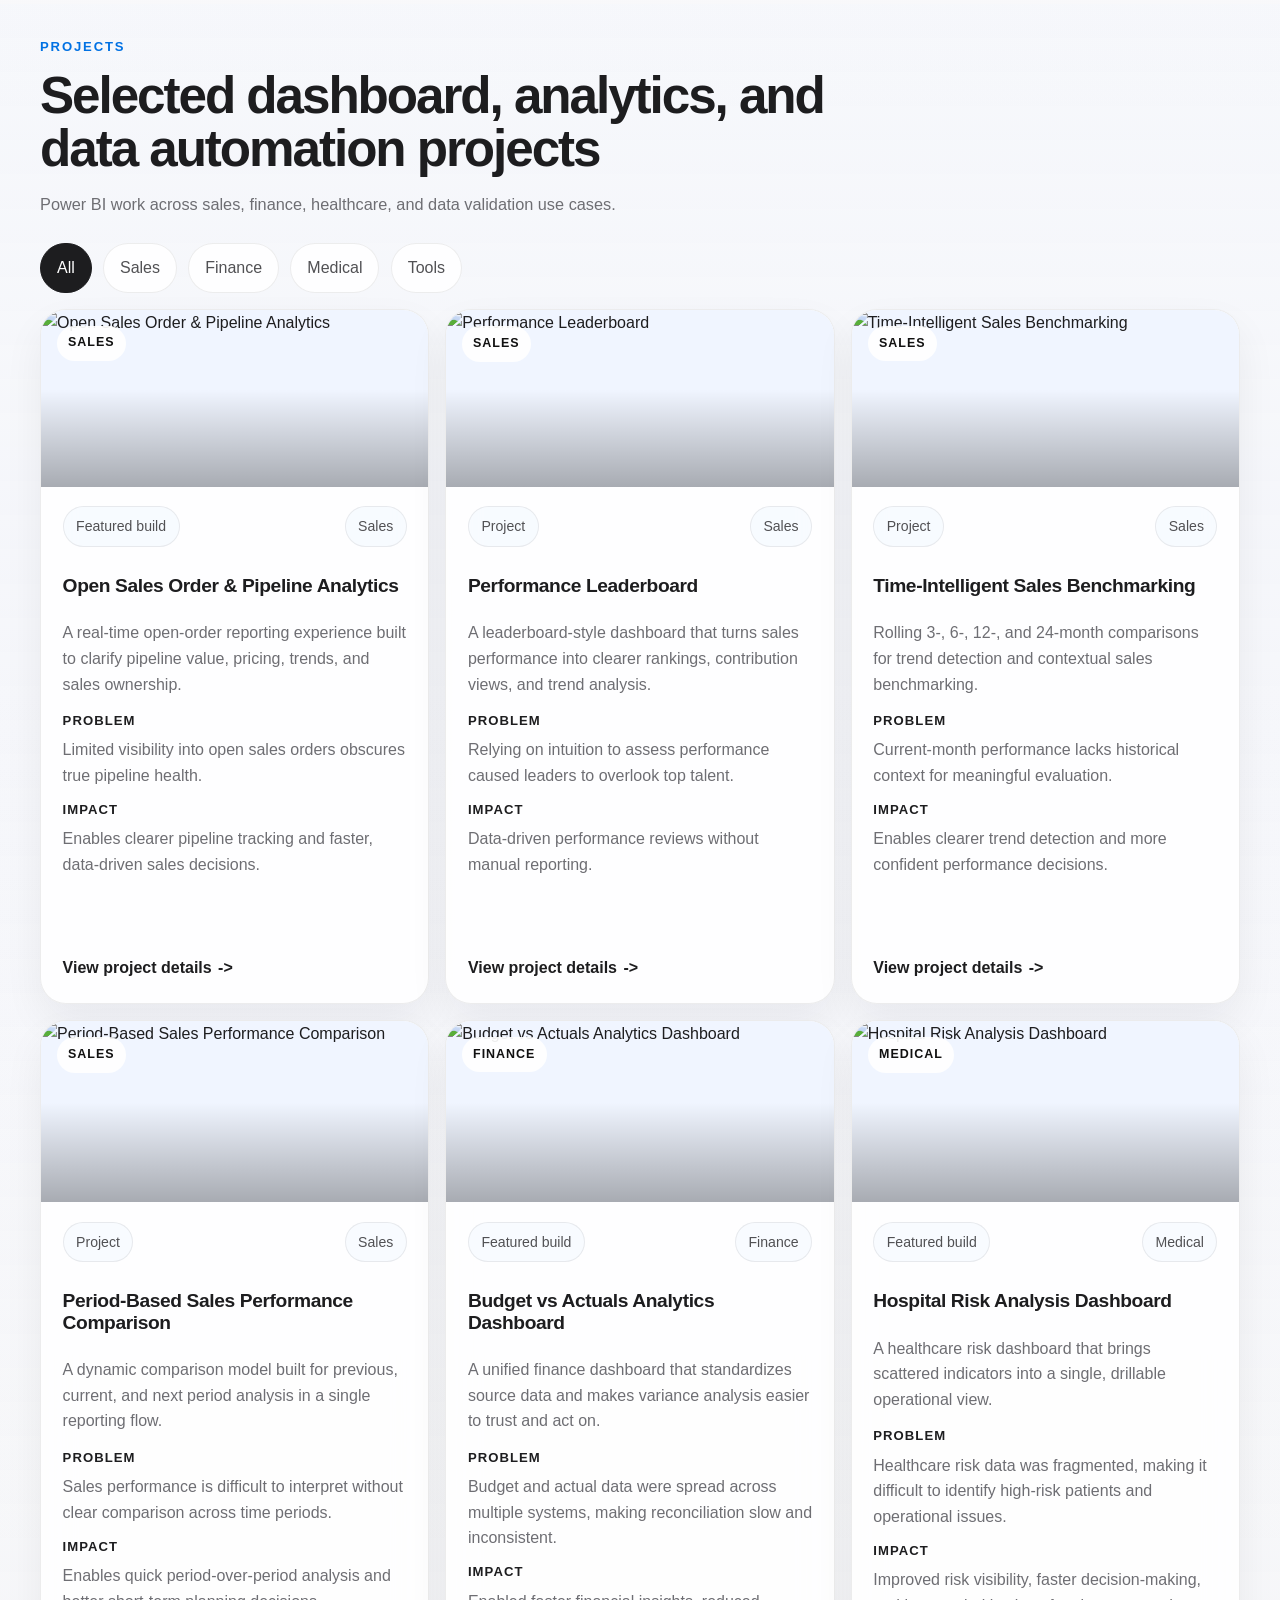
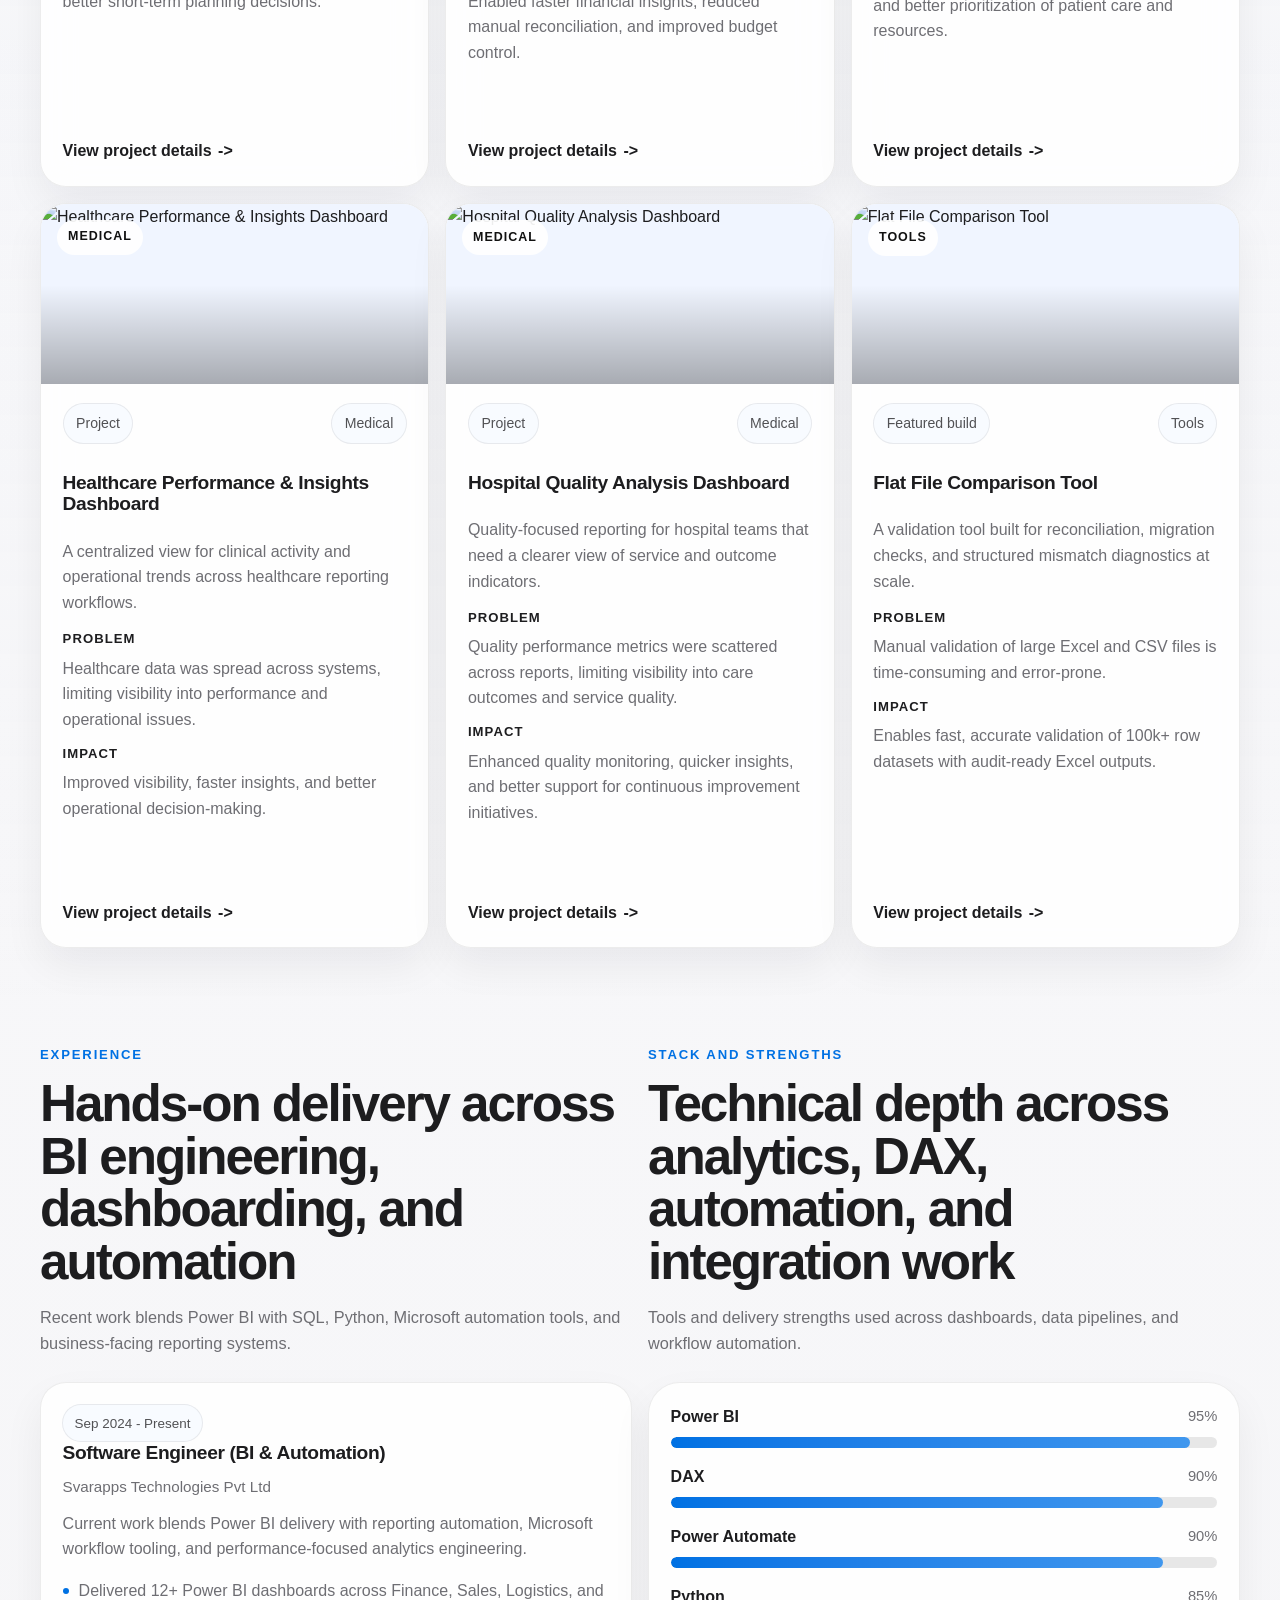
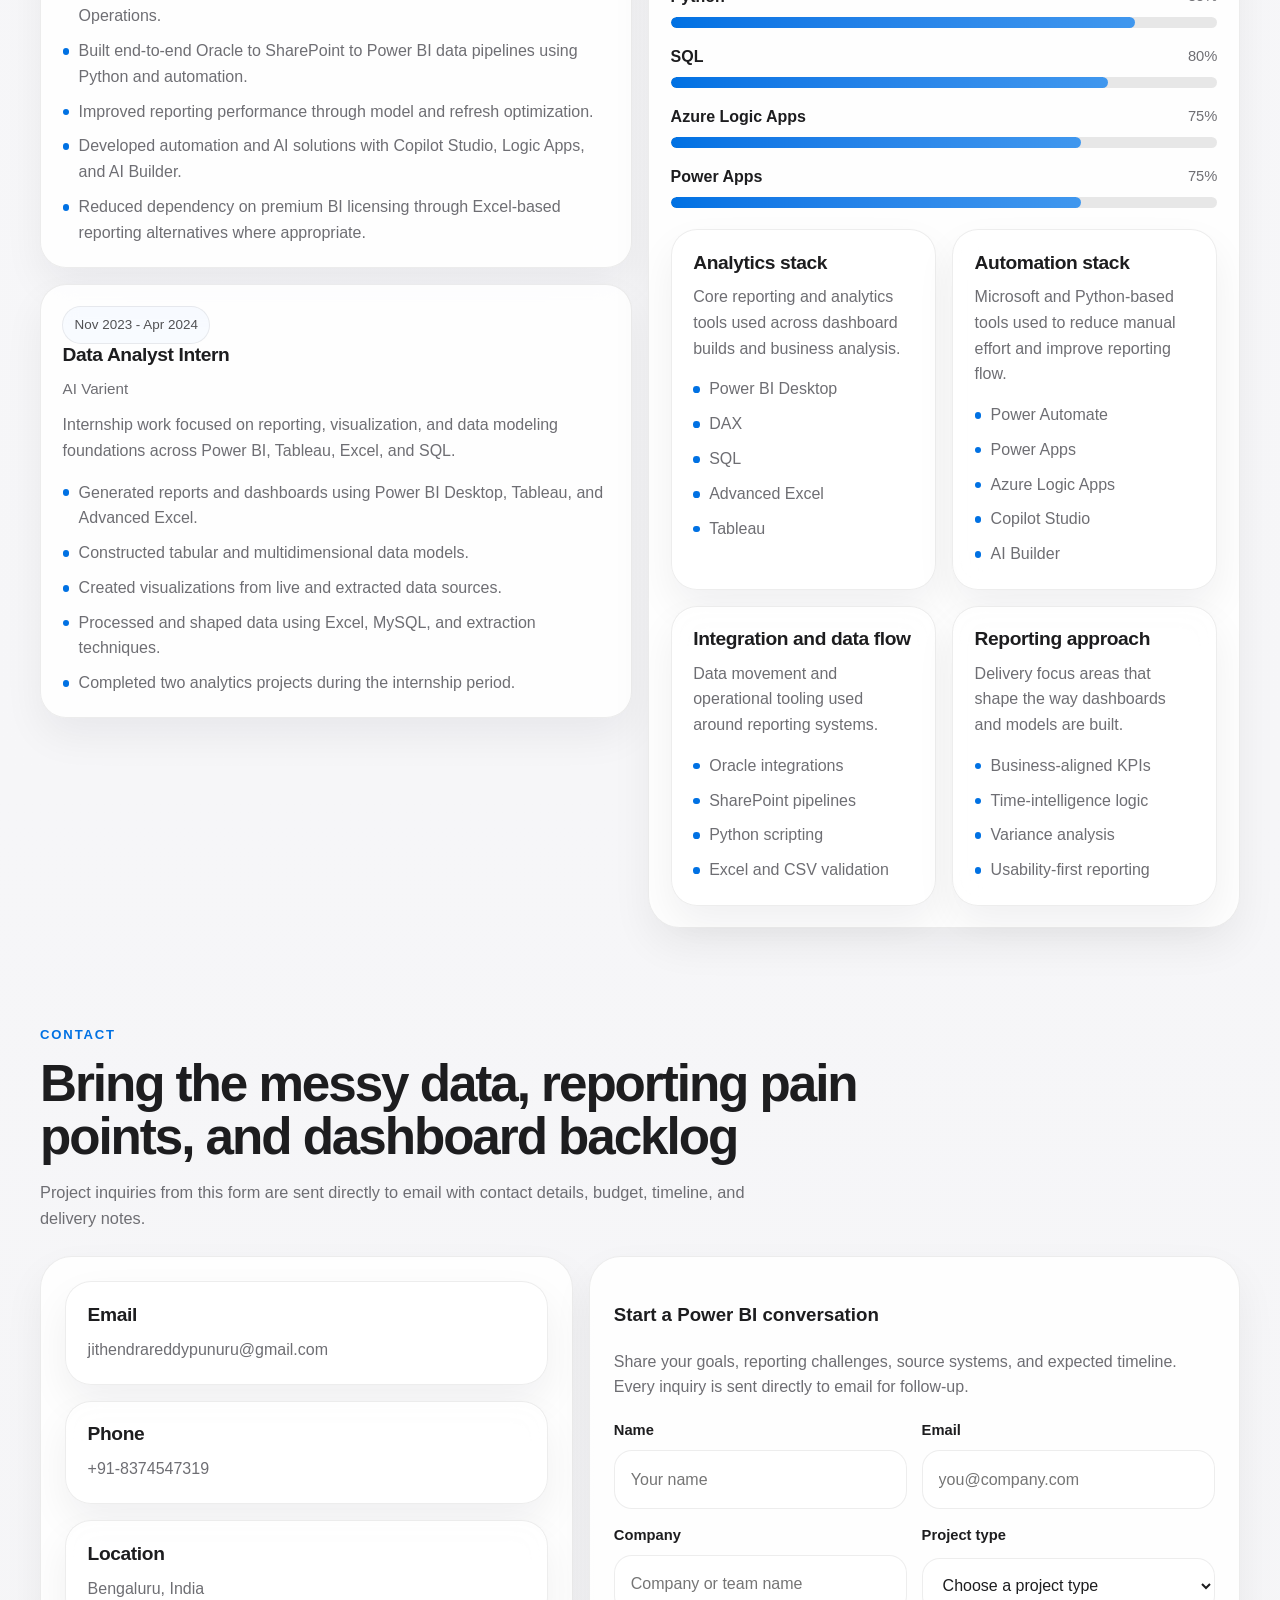
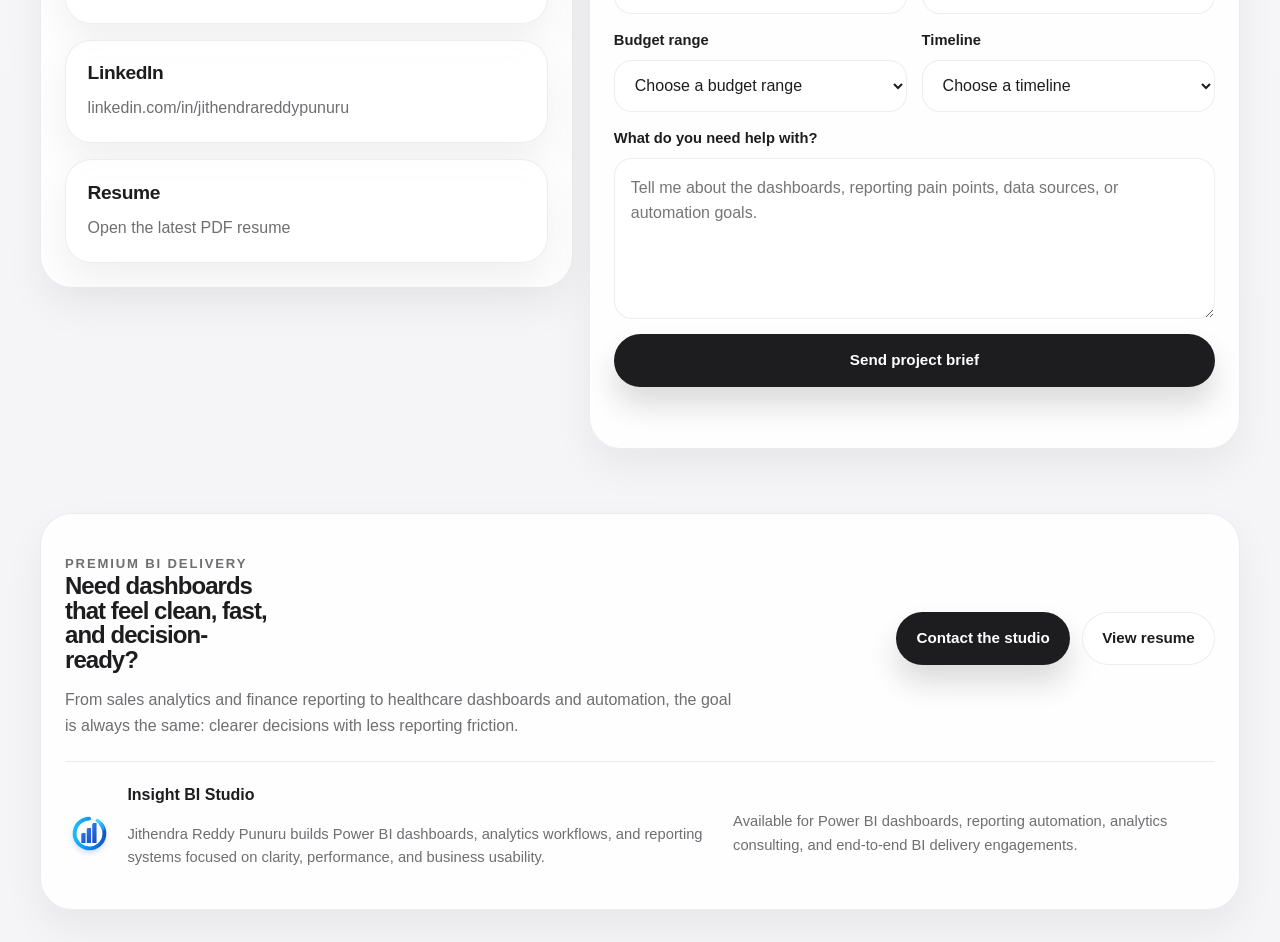
==== commit 91af262f: "Add favicon links to index.html" ====
--- a/index.html
+++ b/index.html
@@ -8,6 +8,8 @@
     name="description"
     content="Premium Power BI dashboards, data analysis, and reporting automation for modern teams."
   />
+  <link rel="icon" type="image/svg+xml" href="assets/insight-mark.svg" />
+  <link rel="shortcut icon" href="assets/insight-mark.svg" />
   <link rel="stylesheet" href="styles.css" />
   <script src="app.js" defer></script>
 </head>
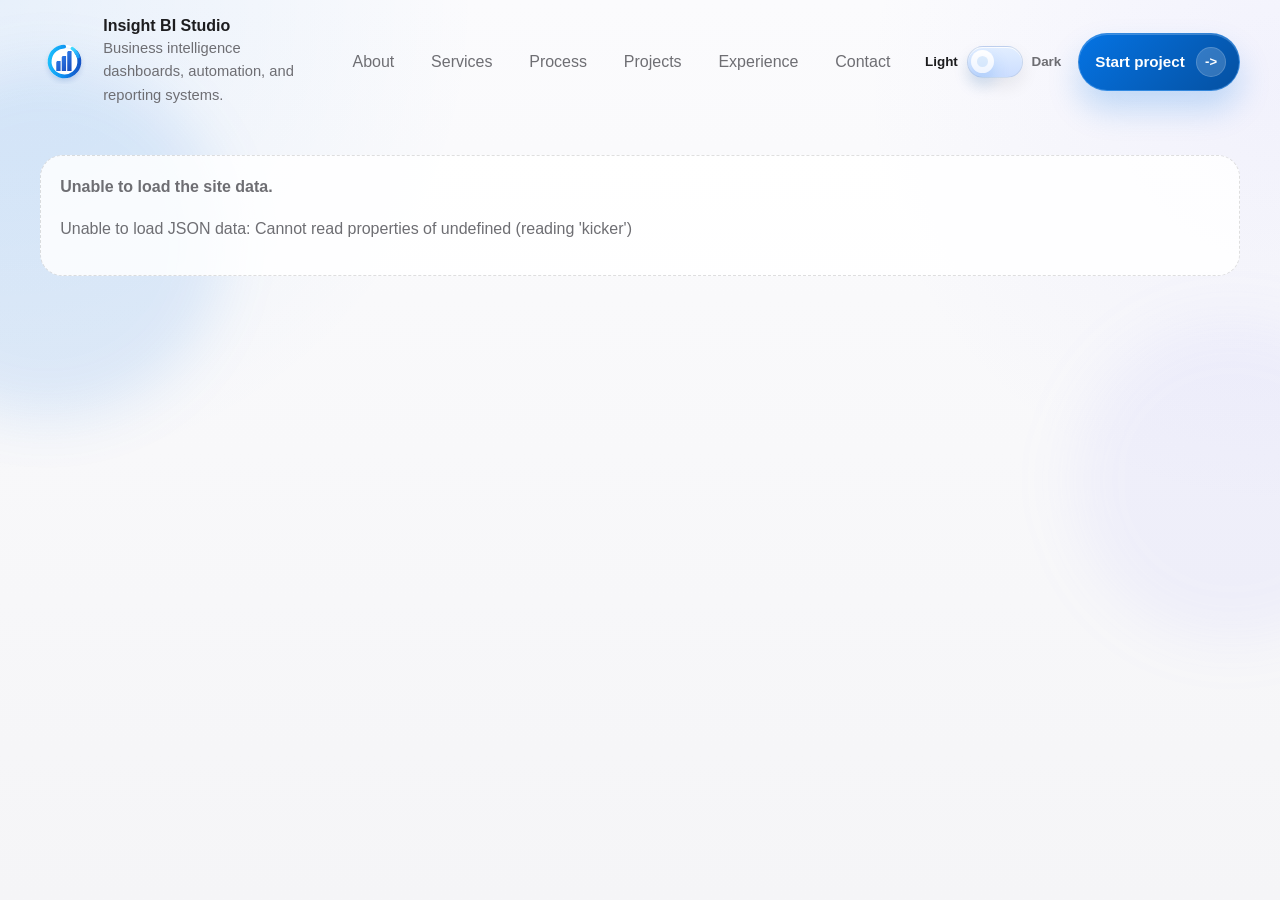
==== commit adcef239: "Revise content and structure in index.html Updated meta description and modified section headings an" ====
--- a/index.html
+++ b/index.html
@@ -6,7 +6,7 @@
   <title>Insight BI Studio</title>
   <meta
     name="description"
-    content="Premium Power BI dashboards, data analysis, and reporting automation for modern teams."
+    content="Business intelligence dashboards, automation, and reporting systems."
   />
   <link rel="icon" type="image/svg+xml" href="assets/insight-mark.svg" />
   <link rel="shortcut icon" href="assets/insight-mark.svg" />
@@ -79,16 +79,13 @@
         </div>
 
         <aside class="hero-spotlight reveal">
-          <div class="portrait-frame">
-            <img id="hero-image" alt="" />
-          </div>
-
           <div class="spotlight-copy">
-            <p class="card-kicker" id="hero-owner"></p>
-            <h2 id="hero-owner-role"></h2>
-            <p id="hero-availability"></p>
-          </div>
-
+            <p class="card-kicker" id="hero-panel-kicker"></p>
+            <h2 id="hero-panel-title"></h2>
+            <p id="hero-panel-description"></p>
+          </div>
+
+          <div class="hero-panel-list" id="hero-panel-list"></div>
           <div class="mini-grid" id="hero-mini-grid"></div>
         </aside>
       </div>
@@ -173,27 +170,27 @@
       </div>
     </section>
 
-    <section class="section-shell" id="experience">
+    <section class="section-shell" id="operating-model">
       <div class="container split-layout">
         <div class="split-column">
           <div class="section-heading reveal">
-            <p class="section-eyebrow" id="experience-eyebrow"></p>
-            <h2 class="section-title" id="experience-title"></h2>
-            <p class="section-description" id="experience-description"></p>
-          </div>
-
-          <div class="timeline" id="experience-list"></div>
-        </div>
-
-        <div class="split-column" id="skills">
+            <p class="section-eyebrow" id="operating-eyebrow"></p>
+            <h2 class="section-title" id="operating-title"></h2>
+            <p class="section-description" id="operating-description"></p>
+          </div>
+
+          <div class="operating-grid" id="operating-list"></div>
+        </div>
+
+        <div class="split-column" id="capabilities">
           <div class="section-heading reveal">
-            <p class="section-eyebrow" id="skills-eyebrow"></p>
-            <h2 class="section-title" id="skills-title"></h2>
-            <p class="section-description" id="skills-description"></p>
-          </div>
-
-          <div class="skills-panel reveal">
-            <div class="skill-list" id="skill-list"></div>
+            <p class="section-eyebrow" id="capabilities-eyebrow"></p>
+            <h2 class="section-title" id="capabilities-title"></h2>
+            <p class="section-description" id="capabilities-description"></p>
+          </div>
+
+          <div class="capability-panel reveal">
+            <div class="capability-grid" id="capability-grid"></div>
             <div class="tool-grid" id="tool-grid"></div>
           </div>
         </div>
@@ -252,11 +249,11 @@
               </div>
 
               <label class="field">
-                <span>What do you need help with?</span>
+                  <span>What do you need help with?</span>
                 <textarea
                   name="message"
                   rows="5"
-                  placeholder="Tell me about the dashboards, reporting pain points, data sources, or automation goals."
+                  placeholder="Tell us about the reporting issue, current tools, data sources, and what a successful outcome looks like."
                   required
                 ></textarea>
               </label>
@@ -272,7 +269,7 @@
               <input type="hidden" name="_url" value="" />
               <input type="hidden" name="_replyto" value="" />
 
-              <button class="button button-primary button-wide" type="submit">Send project brief</button>
+              <button class="button button-primary button-wide" type="submit">Send inquiry</button>
               <p class="form-status" id="form-status" aria-live="polite"></p>
             </form>
           </article>
@@ -342,7 +339,7 @@
 
       <div class="modal-actions">
         <a class="button button-secondary" id="modal-preview-link" href="#" target="_blank" rel="noopener">
-          Open project media
+          Open case study media
         </a>
       </div>
     </div>
